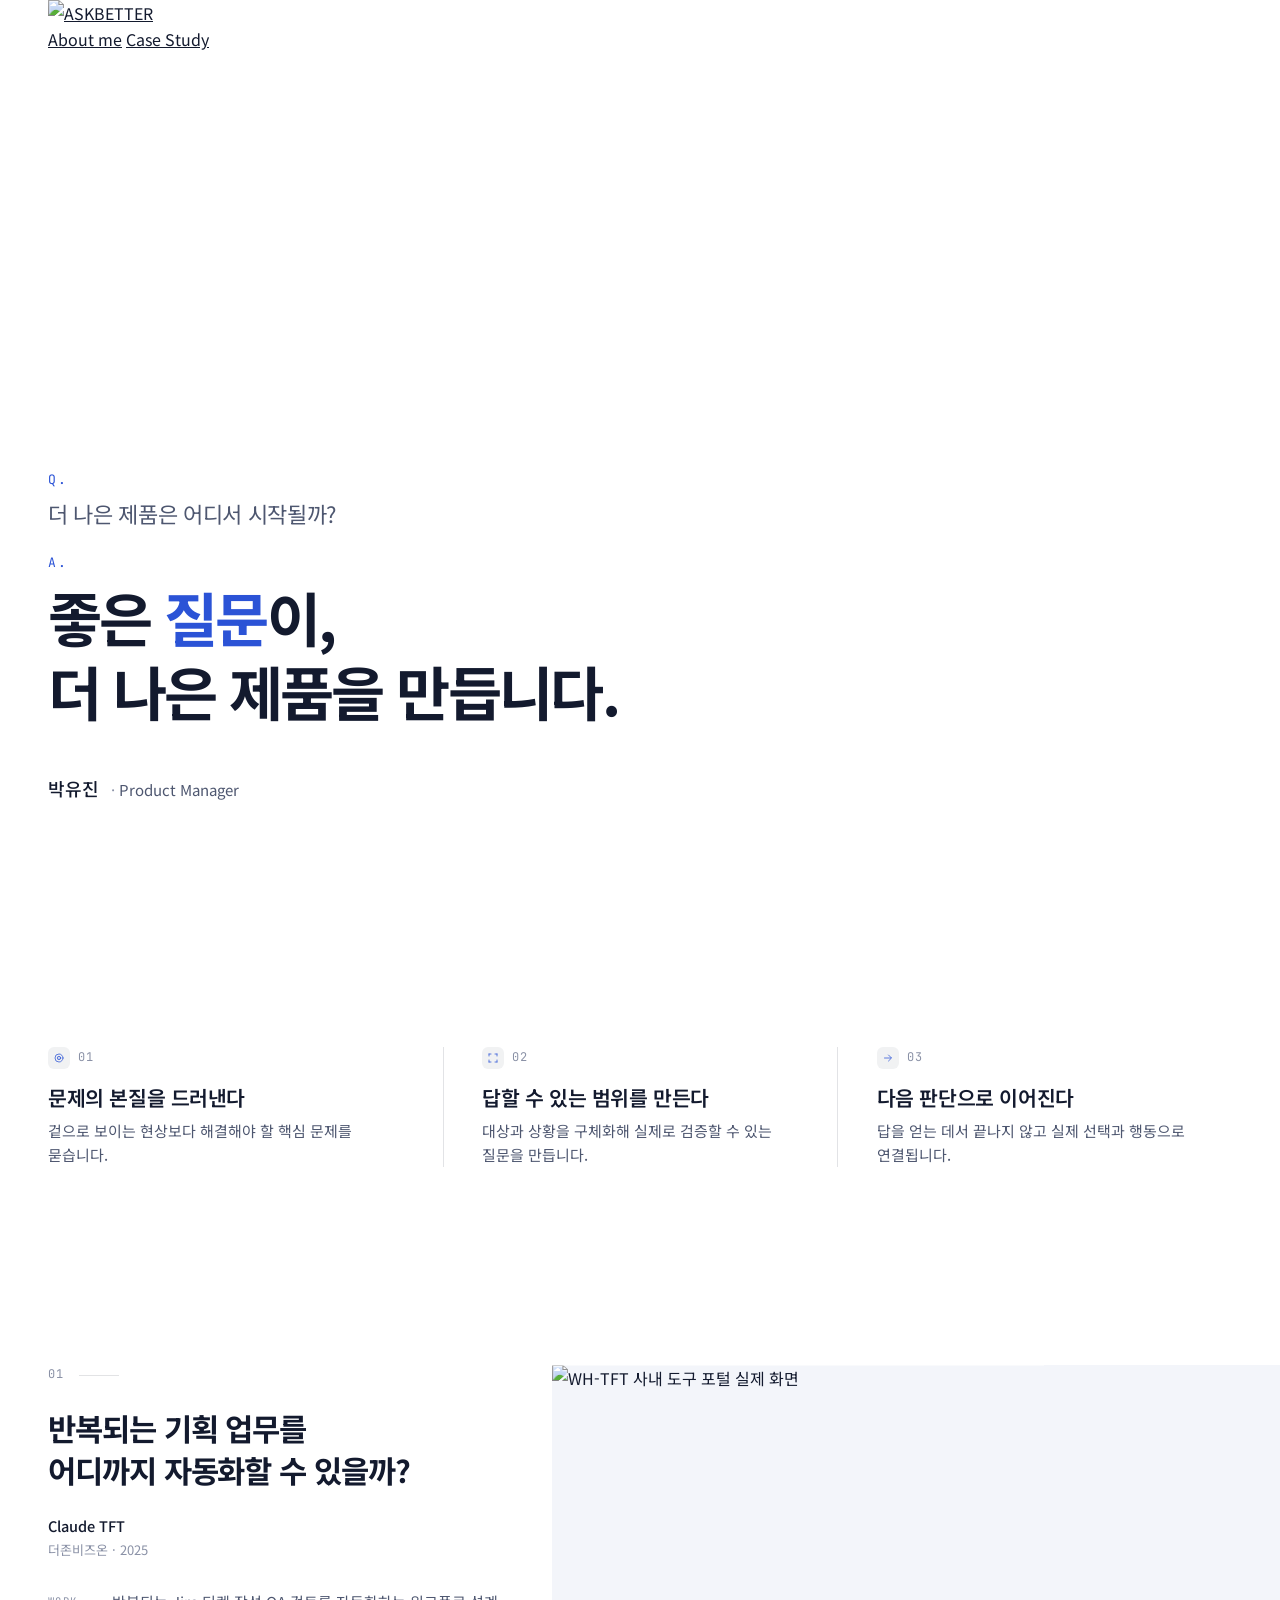
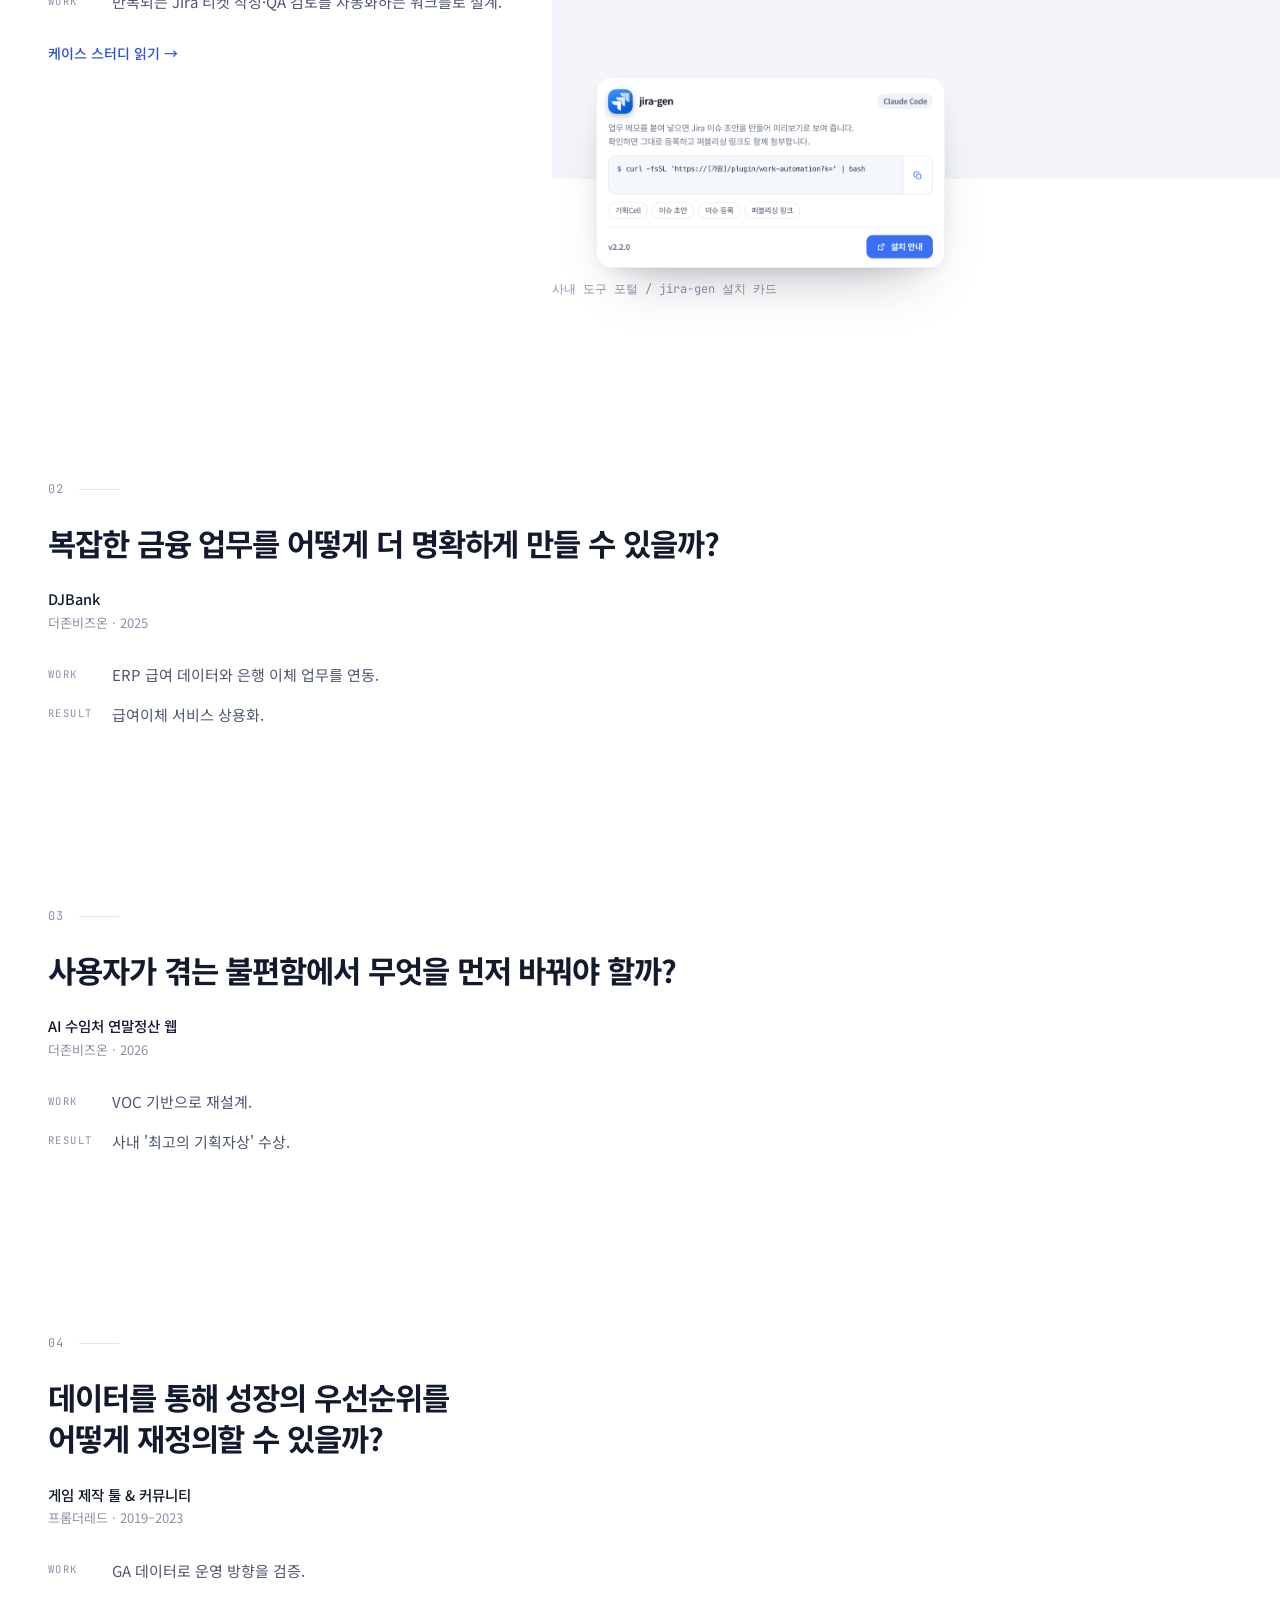
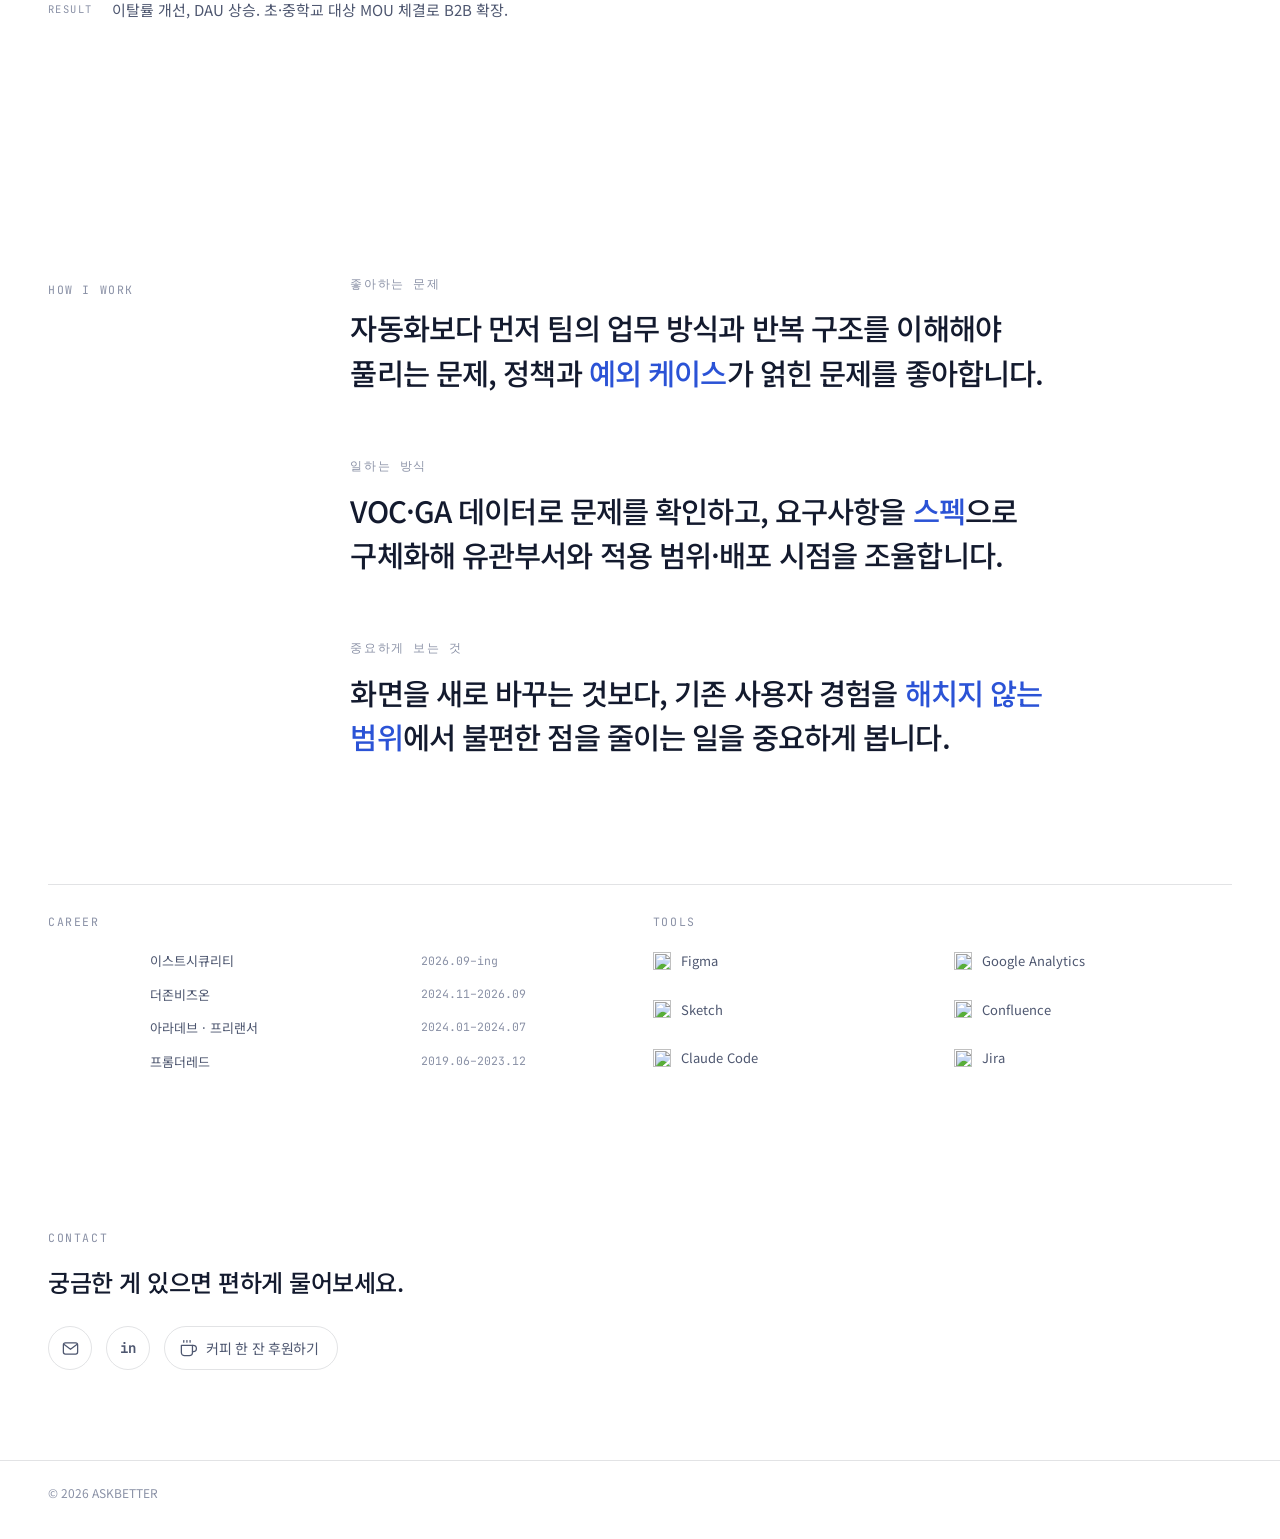
==== index.html @ 8fcd4f2f "'좋은 질문' 섹션을 3단 기준 카드로, jira-gen 카드를 실제 팝업 캡처로 교체 '좋은 질문' 섹션을 정의 문장 + 대비 예시에서 번호·아이콘·제목·설명으로 구성된 기준 카" ====
<!doctype html>
<html lang="ko" data-site-title="home.title">
<head>
<meta charset="utf-8">
<meta name="viewport" content="width=device-width, initial-scale=1">
<title>Product Manager · ASKBETTER</title>
<link rel="icon" href="assets/brand/favicon.ico" sizes="any">
<link rel="icon" type="image/png" sizes="32x32" href="assets/brand/favicon-32.png">
<link rel="icon" type="image/svg+xml" href="assets/brand/favicon.svg">
<link rel="apple-touch-icon" href="assets/brand/favicon-180.png">
<link rel="stylesheet" href="assets/nav.css">
<style>
  @import url('https://fonts.googleapis.com/css2?family=Noto+Sans+KR:wght@200;300;400;500;700&family=JetBrains+Mono:wght@400;500&display=swap');

  /* 케이스 스터디 페이지와 같은 라이트 팔레트로 고정한다. 다크모드는 지원하지 않는다 */
  :root{
    --bg:#ffffff;
    --tint:#f3f5fa;          /* 아주 연한 블루그레이. 판 배경 */
    --tint-2:#e9edf7;
    --ink:#131a2e;           /* Navy. 본문 기준색 */
    --ink-soft:#4e5770;
    --ink-faint:#8a91a6;
    --line:rgba(19,26,46,.12);
    --hair:rgba(19,26,46,.06);
    --accent:#2b53d6;        /* Indigo Blue. 포인트로만 쓴다 */

    --max:1280px;            /* 지면 폭 */
    --gut:clamp(20px, 4vw, 48px);
    --ease:cubic-bezier(.19,1,.22,1);
    --sans:'Noto Sans KR', -apple-system, BlinkMacSystemFont, sans-serif;
    --mono:'JetBrains Mono', ui-monospace, monospace;
  }

  *{ box-sizing:border-box; }
  html{ background:var(--bg); scroll-behavior:smooth; overflow-x:clip; }
  body{
    margin:0; background:var(--bg); color:var(--ink);
    font-family:var(--sans); font-size:16px; line-height:1.65;
    word-break:keep-all; overflow-wrap:break-word; overflow-x:clip;
    -webkit-font-smoothing:antialiased;
  }
  h1,h2,h3,p{ margin:0; }
  h1,h2,h3{ font-weight:700; letter-spacing:-0.035em; text-wrap:balance; }
  a{ color:inherit; }
  img{ max-width:100%; display:block; }
  .mono{ font-family:var(--mono); font-variant-numeric:tabular-nums; }

  .page{ max-width:var(--max); margin:0 auto; padding-inline:var(--gut); }
  /* 12단 지면. 장마다 다른 판형을 이 단 위에 얹는다 */
  .grid{ display:grid; grid-template-columns:repeat(12, minmax(0,1fr)); column-gap:clamp(16px, 2vw, 28px); }
  .label{ font-family:var(--mono); font-size:11.5px; letter-spacing:.14em; text-transform:uppercase; color:var(--ink-faint); }

  /* Nav 는 assets/nav.css 공용 파일을 쓴다(하위 페이지와 같은 헤더) */

  /* ---------- Opening ---------- */
  .opening{ position:relative; min-height:calc(100svh - 68px); display:flex; flex-direction:column; }

  .opening > .page{ position:relative; flex:1; width:100%; display:flex; flex-direction:column; justify-content:flex-end; }

  /* 사진 속에 이미 그려진 곡선을 물음표 대신 쓴다. 브리프대로 떠다니는 파란 점은 두지 않는다 */
  .hero-photo{ position:absolute; top:0; right:0; bottom:0; width:54%; z-index:0;
    background-image:url('assets/hero/arches.jpg'); background-size:cover; background-position:center;
    -webkit-mask-image:linear-gradient(to right, transparent 0%, #000 42%); mask-image:linear-gradient(to right, transparent 0%, #000 42%);
    opacity:0; transition:opacity 1.6s ease; }
  .opening.is-in .hero-photo{ opacity:1; transition-delay:.2s; }

  .hero-text{ position:relative; z-index:1; max-width:min(620px, 56%); }

  /* Q. 는 헤드라인보다 한 단 낮은 위계로, 질문에서 카피로 넘어가는 흐름을 만든다 */
  .hero-q{ margin-bottom:clamp(16px, 2.6vh, 24px);
    opacity:0; transform:translateY(10px); transition:opacity .5s ease, transform .5s var(--ease); }
  .opening.is-in .hero-q{ opacity:1; transform:none; }
  .hero-q .tag{ display:block; margin-bottom:8px; font-family:var(--mono); font-size:13px; letter-spacing:.12em; color:var(--accent); }
  .hero-q p{ font-size:clamp(17px, 1.9vw, 22px); line-height:1.4; letter-spacing:-0.015em; color:var(--ink-soft); }

  .hero-a .tag{ display:block; margin-bottom:8px; font-family:var(--mono); font-size:13px; letter-spacing:.12em; color:var(--accent);
    opacity:0; transform:translateY(10px); transition:opacity .5s ease, transform .5s var(--ease); transition-delay:.14s; }
  .opening.is-in .hero-a .tag{ opacity:1; transform:none; }

  .headline{ padding-bottom:clamp(28px, 5vh, 44px);
    font-size:clamp(32px, 4.6vw, 72px); line-height:1.18; letter-spacing:-0.045em; font-weight:700; }
  .headline em{ font-style:normal; color:var(--accent); }
  .hl{ display:block; padding-bottom:.08em; }
  .hl > span{ display:inline-block; opacity:0; transform:translateY(14px); transition:opacity .55s ease, transform .55s var(--ease); transition-delay:.14s; }
  .hl + .hl > span{ transition-delay:.2s; }
  .opening.is-in .hl > span{ opacity:1; transform:none; }

  /* 이름·직무. 메인 카피 바로 아래, 한 단 낮은 위계 */
  .who{ display:flex; flex-wrap:wrap; align-items:baseline; column-gap:12px; row-gap:4px;
    padding-bottom:clamp(40px, 9vh, 96px); opacity:0; transform:translateY(8px); transition:opacity .5s ease, transform .5s var(--ease); transition-delay:.3s; }
  .opening.is-in .who{ opacity:1; transform:none; }
  .who b{ font-weight:500; color:var(--ink); font-size:clamp(16px, 1.6vw, 18px); }
  .who span{ font-size:clamp(13px, 1.3vw, 15px); color:var(--ink-soft); }
  .who span::before{ content:'· '; color:var(--ink-faint); }

  @media (max-width:860px){
    .opening{ min-height:calc(100svh - 68px); }
    .headline{ padding-bottom:28px; }
    .hl > span{ text-wrap:balance; }
    /* 좁은 화면에선 사진을 위쪽 띠로 깔고 아래로 흐리게 녹인다. 빼면 헤드라인 위가 통째로 빈다 */
    .hero-photo{ width:100%; bottom:42%; -webkit-mask-image:linear-gradient(to bottom, #000 45%, transparent 100%); mask-image:linear-gradient(to bottom, #000 45%, transparent 100%); }
    .hero-text{ max-width:100%; }
  }

  /* ---------- 공통 reveal ---------- */
  .rv{ opacity:0; transform:translateY(20px); transition:opacity .9s ease, transform 1.1s var(--ease); }
  .rv.is-in{ opacity:1; transform:none; }
  /* 판·화면은 가장자리부터 조금씩 드러난다 */
  .unveil{ clip-path:inset(6% 4% 6% 4%); transition:clip-path 1.6s var(--ease); }
  .unveil.is-in{ clip-path:inset(0 0 0 0); }

  /* ---------- Work ---------- */
  .principle{ padding-top:clamp(120px, 18vh, 200px); padding-bottom:clamp(80px, 12vh, 140px); }

  .pr-cards{ grid-column:1 / -1; display:grid; grid-template-columns:repeat(3, 1fr); }
  .pr-card{ padding-inline:clamp(20px, 3vw, 40px); }
  .pr-card:first-child{ padding-left:0; }
  .pr-card:last-child{ padding-right:0; }
  .pr-card + .pr-card{ border-left:1px solid var(--line); }
  .pr-head{ display:flex; align-items:center; gap:8px; margin-bottom:14px; }
  .pr-icon{ width:22px; height:22px; flex:none; display:flex; align-items:center; justify-content:center; background:var(--hair); border-radius:6px; color:var(--accent); }
  .pr-icon svg{ width:12px; height:12px; }
  .pr-num{ display:block; font-family:var(--mono); font-size:12px; letter-spacing:.1em; color:var(--ink-faint); }
  .pr-card h3{ font-size:clamp(18px, 1.6vw, 22px); font-weight:600; letter-spacing:-0.02em; line-height:1.4; margin:0 0 8px; color:var(--ink); }
  .pr-card p{ font-size:15px; line-height:1.6; color:var(--ink-soft); }
  .ch{ padding-block:clamp(56px, 10vh, 112px); }
  .ch-no{ display:flex; align-items:center; gap:14px; font-family:var(--mono); font-size:12px; letter-spacing:.12em; color:var(--ink-faint); }
  .ch-no::after{ content:''; width:40px; height:1px; background:var(--line); }
  .ch-q{ margin-top:22px; font-size:clamp(22px, 2.4vw, 34px); line-height:1.35; }
  .ch-meta{ margin-top:24px; font-size:13px; color:var(--ink-faint); line-height:1.7; }
  .ch-meta b{ display:block; font-weight:500; color:var(--ink); font-size:14.5px; }
  .ch-notes{ display:grid; gap:14px; margin-top:28px; font-size:15px; line-height:1.7; color:var(--ink-soft); }
  .ch-notes div{ display:grid; grid-template-columns:64px 1fr; }
  .ch-notes .label{ padding-top:.35em; font-size:10.5px; }
  .ch-notes div:has(> span:empty){ display:none; }
  .ch-link{ display:inline-block; margin-top:28px; font-size:14px; font-weight:500; color:var(--accent); text-decoration:none;
    background:linear-gradient(currentColor,currentColor) 0 100%/0 1px no-repeat; padding-bottom:2px; transition:background-size .5s var(--ease); }
  .ch-link:hover{ background-size:100% 1px; }

  /* 화면. hover 에 6px 만 떠오른다 */
  .shot{ position:relative; overflow:hidden; background:var(--tint); }
  .shot img{ width:100%; height:100%; object-fit:cover; transition:transform .9s var(--ease); }
  .ch:hover .shot img{ transform:translateY(-6px); }
  .cap{ margin-top:12px; font-size:12px; color:var(--ink-faint); }

  /* 01 · 텍스트 왼쪽, 화면이 오른쪽 가장자리까지 흐른다 */
  .ch-1 .txt{ grid-column:1 / 6; align-self:start; position:sticky; top:120px; }
  .ch-1 .media{ grid-column:6 / -1; margin-right:calc(-1 * (max(0px, (100vw - var(--max)) / 2) + var(--gut))); }
  .ch-1 .shot{ aspect-ratio:1456 / 828; }
  .ch-1 .shot img{ object-position:left top; }
  /* jira-gen 설치 카드: 포털 화면 위에 팝업처럼 겹치고, 화면에 들어오면 한 박자 늦게 떠오른다 */
  .ch-1 .sub{ width:48%; margin-top:clamp(-120px, -8vw, -48px); margin-left:6%; position:relative; overflow:visible; background:none; aspect-ratio:auto;
    border-radius:18px; box-shadow:0 30px 60px -30px rgba(19,26,46,.35), 0 8px 24px -12px rgba(19,26,46,.18); }
  .ch-1 .sub img{ display:block; height:auto; object-fit:initial; border-radius:18px; }
  .ch-1 .sub.rv{ transform:translateY(40px) scale(.96); transition:opacity 1s ease .5s, transform 1.3s var(--ease) .5s; }
  .ch-1 .sub.rv.is-in{ transform:none; }

  /* 02·03·04 · 화면 없는 챕터는 텍스트만 한 단으로 둔다 */
  .ch-2 .txt, .ch-3 .txt, .ch-4 .txt{ grid-column:1 / 8; }

  @media (max-width:860px){
    .grid > *{ grid-column:1 / -1 !important; }
    .ch-1 .txt{ position:static; margin-bottom:40px; }
    .ch-1 .media{ margin-right:calc(-1 * var(--gut)); }
    .ch-1 .sub{ width:64%; margin-left:0; margin-top:-24px; }
    .pr-cards{ grid-template-columns:1fr; }
    .pr-card{ padding:28px 0 0; border-left:none !important; border-top:1px solid var(--line); }
    .pr-card:first-child{ padding-top:0; border-top:none; }
  }

  /* ---------- About ---------- */
  .about{ padding-top:clamp(120px, 18vh, 200px); }
  .about > .grid > .label{ grid-column:1 / 4; padding-top:.6em; }
  .believes{ grid-column:4 / -1; display:grid; gap:clamp(40px, 7vh, 72px); }
  .believes .label{ display:block; margin-bottom:12px; }
  .believes p{ font-size:clamp(21px, 2.3vw, 30px); line-height:1.5; letter-spacing:-0.03em; font-weight:500; max-width:24em; }
  .believes p em{ font-style:normal; color:var(--accent); }

  /* 경력은 보조 정보라 작게 둔다. 회사 로고는 이력서 정보로 유지한다(CLAUDE.md) */
  .record{ margin-top:clamp(88px, 14vh, 140px); row-gap:28px; font-size:13px; color:var(--ink-soft); }
  .record::before{ content:''; grid-column:1 / -1; height:1px; background:var(--line); }
  .record .label{ display:block; margin-bottom:12px; }
  .record .career{ grid-column:1 / 6; }
  .record .tools{ grid-column:7 / -1; }
  .co{ display:grid; grid-template-columns:92px 1fr auto; align-items:center; gap:10px; padding:6px 0; }
  .co img{ height:18px; width:auto; max-width:92px; object-fit:contain; object-position:left center; }
  .co .period{ font-family:var(--mono); font-size:11.5px; color:var(--ink-faint); width:15ch; white-space:nowrap; } /* 기간 칸 폭을 고정해 행마다 열이 어긋나지 않게 한다 */
  .record p{ line-height:1.75; }
  .tool-list{ display:grid; grid-template-columns:1fr 1fr; grid-auto-flow:column; grid-template-rows:repeat(3, auto); row-gap:15px; column-gap:24px; } /* 2열 3행으로 Career 4행과 같은 높이(120px)를 맞춘다 */
  .tool-list span{ display:flex; align-items:center; gap:10px; padding:6px 0; }
  .tool-list img{ width:18px; height:18px; object-fit:contain; }

  /* ---------- Contact ---------- */
  .contact{ padding-top:clamp(96px, 16vh, 180px); padding-bottom:clamp(64px, 10vh, 112px); }
  .contact .lead{ margin-top:14px; font-size:clamp(19px, 2vw, 24px); font-weight:500; letter-spacing:-0.02em; }
  .contact .ways{ display:flex; gap:14px; margin-top:24px; }
  .contact .ways a{ display:inline-flex; align-items:center; justify-content:center; width:44px; height:44px; border:1px solid var(--line); border-radius:999px; color:var(--ink-soft); text-decoration:none; transition:border-color .2s ease, color .2s ease; }
  .contact .ways a:hover{ border-color:var(--accent); color:var(--accent); }
  .contact .ways svg{ width:19px; height:19px; }
  .contact .ways .in{ font-family:var(--mono); font-weight:700; font-size:14px; letter-spacing:-0.02em; }
  .contact .ways a.coffee{ width:auto; padding:0 18px 0 14px; gap:8px; }
  .contact .ways a.coffee span{ font-size:14px; letter-spacing:-0.02em; white-space:nowrap; }

  footer{ padding-block:22px 36px; border-top:1px solid var(--line); }
  footer .page{ display:flex; justify-content:space-between; gap:12px 24px; flex-wrap:wrap; font-size:12px; color:var(--ink-faint); }

  @media (prefers-reduced-motion:reduce){
    html{ scroll-behavior:auto; }
    *{ animation:none !important; transition:none !important; }
    .hl > span{ transform:none; }
    .hl > span{ opacity:1; }
    .rv{ opacity:1; transform:none; } .unveil{ clip-path:none; }
    .hero-photo, .who, .hero-q, .hero-a .tag{ opacity:1; transform:none; }
  }
</style>
</head>
<body>

<nav class="nav" id="nav">
  <div class="page">
    <a class="id" href="index.html"><img src="assets/brand/askbetter-logo.svg" alt="ASKBETTER"></a>
    <div class="links">
      <a href="#about" data-site="nav.about">About me</a>
      <a href="case-study.html" data-site-href="story.href" data-site="nav.story">Case Study</a>
    </div>
  </div>
</nav>

<main>

  <!-- Opening: 헤드라인 두 줄, 이름과 직무, 시그니처 물음표 -->
  <section class="opening" id="opening">
    <div class="hero-photo" aria-hidden="true"></div>
    <div class="page">
      <div class="hero-text">
        <div class="hero-q">
          <span class="tag">Q.</span>
          <p>더 나은 제품은 어디서 시작될까?</p>
        </div>
        <div class="hero-a">
          <span class="tag">A.</span>
          <h1 class="headline">
            <span class="hl"><span>좋은 <em>질문</em>이,</span></span>
            <span class="hl"><span>더 나은 제품을 만듭니다.</span></span>
          </h1>
        </div>
        <p class="who">
          <b data-site="hero.name">박유진</b>
          <span data-site="hero.role">Product Manager</span>
        </p>
      </div>
    </div>
  </section>

  <!-- Work -->
  <section id="work">
    <div class="page grid principle rv">
      <div class="pr-cards">
        <div class="pr-card">
          <div class="pr-head">
            <div class="pr-icon" aria-hidden="true"><svg viewBox="0 0 24 24" fill="none" stroke="currentColor" stroke-width="1.5" stroke-linecap="round"><circle cx="12" cy="12" r="8"/><circle cx="12" cy="12" r="3.4"/><circle cx="12" cy="12" r="1" fill="currentColor" stroke="none"/></svg></div>
            <span class="pr-num">01</span>
          </div>
          <h3>문제의 본질을 드러낸다</h3>
          <p>겉으로 보이는 현상보다 해결해야 할 핵심 문제를 묻습니다.</p>
        </div>
        <div class="pr-card">
          <div class="pr-head">
            <div class="pr-icon" aria-hidden="true"><svg viewBox="0 0 24 24" fill="none" stroke="currentColor" stroke-width="1.5" stroke-linecap="round"><path d="M4 4h4M4 4v4M20 4h-4M20 4v4M4 20h4M4 20v-4M20 20h-4M20 20v-4"/></svg></div>
            <span class="pr-num">02</span>
          </div>
          <h3>답할 수 있는 범위를 만든다</h3>
          <p>대상과 상황을 구체화해 실제로 검증할 수 있는 질문을 만듭니다.</p>
        </div>
        <div class="pr-card">
          <div class="pr-head">
            <div class="pr-icon" aria-hidden="true"><svg viewBox="0 0 24 24" fill="none" stroke="currentColor" stroke-width="1.5" stroke-linecap="round" stroke-linejoin="round"><path d="M5 12h13M13 6l6 6-6 6"/></svg></div>
            <span class="pr-num">03</span>
          </div>
          <h3>다음 판단으로 이어진다</h3>
          <p>답을 얻는 데서 끝나지 않고 실제 선택과 행동으로 연결됩니다.</p>
        </div>
      </div>
    </div>

    <!-- 01 -->
    <article class="ch ch-1">
      <div class="page grid">
        <div class="txt rv">
          <span class="ch-no">01</span>
          <h2 class="ch-q" data-site="work.0.q">반복되는 기획 업무를 어디까지 자동화할 수 있을까?</h2>
          <p class="ch-meta"><b data-site="work.0.name">Claude TFT</b><span data-site="work.0.org">더존비즈온</span> · <span data-site="work.0.year">2025</span></p>
          <div class="ch-notes">
            <div><span class="label">Work</span><span data-site="work.0.did">반복되는 Jira 티켓 작성·QA 검토를 자동화하는 워크플로 설계.</span></div>
            <div><span class="label">Result</span><span data-site="work.0.result"></span></div>
          </div>
          <a class="ch-link" href="case-study.html" data-site-href="story.href"><span data-site="story.label">케이스 스터디</span> 읽기 →</a>
        </div>
        <div class="media">
          <div class="shot unveil"><img src="assets/portal-hero.jpg" alt="WH-TFT 사내 도구 포털 실제 화면" loading="lazy"></div>
          <div class="shot sub rv"><img src="assets/product-tools-jira-gen.png" alt="jira-gen 도구 카드, Jira 이슈 초안 자동 생성 설명" loading="lazy"></div>
          <p class="cap mono">사내 도구 포털 / jira-gen 설치 카드</p>
        </div>
      </div>
    </article>

    <!-- 02 -->
    <article class="ch ch-2">
      <div class="page grid">
        <div class="txt rv">
          <span class="ch-no">02</span>
          <h2 class="ch-q" data-site="work.1.q">복잡한 금융 업무를 어떻게 더 명확하게 만들 수 있을까?</h2>
          <p class="ch-meta"><b data-site="work.1.name">DJBank</b><span data-site="work.1.org">더존비즈온</span> · <span data-site="work.1.year">2025</span></p>
          <div class="ch-notes">
            <div><span class="label">Work</span><span data-site="work.1.did">ERP 급여 데이터와 은행 이체 업무를 연동.</span></div>
            <div><span class="label">Result</span><span data-site="work.1.result">급여이체 서비스 상용화.</span></div>
          </div>
        </div>
      </div>
    </article>

    <!-- 03 -->
    <article class="ch ch-3">
      <div class="page grid">
        <div class="txt rv">
          <span class="ch-no">03</span>
          <h2 class="ch-q" data-site="work.2.q">사용자가 겪는 불편함에서 무엇을 먼저 바꿔야 할까?</h2>
          <p class="ch-meta"><b data-site="work.2.name">AI 수임처 연말정산 웹</b><span data-site="work.2.org">더존비즈온</span> · <span data-site="work.2.year">2026</span></p>
          <div class="ch-notes">
            <div><span class="label">Work</span><span data-site="work.2.did">VOC 기반으로 재설계.</span></div>
            <div><span class="label">Result</span><span data-site="work.2.result">사내 '최고의 기획자상' 수상.</span></div>
          </div>
        </div>
      </div>
    </article>

    <!-- 04 -->
    <article class="ch ch-4">
      <div class="page grid">
        <div class="txt rv">
          <span class="ch-no">04</span>
          <h2 class="ch-q" data-site="work.3.q">학생·초보 개발자가 계속 만들고 싶어지는 이유는 무엇일까?</h2>
          <p class="ch-meta"><b data-site="work.3.name">게임 제작 툴 &amp; 커뮤니티</b><span data-site="work.3.org">프롬더레드</span> · <span data-site="work.3.year">2019–2023</span></p>
          <div class="ch-notes">
            <div><span class="label">Work</span><span data-site="work.3.did">GA 데이터로 운영 방향을 검증.</span></div>
            <div><span class="label">Result</span><span data-site="work.3.result">이탈률 개선, DAU 상승. 초·중학교 대상 MOU 체결로 B2B 확장.</span></div>
          </div>
        </div>
      </div>
    </article>
  </section>

  <!-- About: 경력보다 일하는 방식을 먼저 -->
  <section class="about" id="about">
    <div class="page grid">
      <span class="label rv">How I work</span>
      <div class="believes">
        <div class="rv">
          <span class="label">좋아하는 문제</span>
          <p>자동화보다 먼저 팀의 업무 방식과 반복 구조를 이해해야 풀리는 문제, 정책과 <em>예외 케이스</em>가 얽힌 문제를 좋아합니다.</p>
        </div>
        <div class="rv">
          <span class="label">일하는 방식</span>
          <p>VOC·GA 데이터로 문제를 확인하고, 요구사항을 <em>스펙</em>으로 구체화해 유관부서와 적용 범위·배포 시점을 조율합니다.</p>
        </div>
        <div class="rv">
          <span class="label">중요하게 보는 것</span>
          <p>화면을 새로 바꾸는 것보다, 기존 사용자 경험을 <em>해치지 않는 범위</em>에서 불편한 점을 줄이는 일을 중요하게 봅니다.</p>
        </div>
      </div>
    </div>

    <div class="page grid record rv">
      <div class="career">
        <span class="label">Career</span>
        <div class="co"><img src="assets/logos/estsecurity.png" alt="">이스트시큐리티<span class="period">2026.09–ing</span></div>
        <div class="co"><img src="assets/logos/douzone.png" alt="">더존비즈온<span class="period">2024.11–2026.09</span></div>
        <div class="co"><img src="assets/brand/askbetter-logo.png" alt="">아라데브 · 프리랜서<span class="period">2024.01–2024.07</span></div>
        <div class="co"><img src="assets/logos/fromthered.png" alt="">프롬더레드<span class="period">2019.06–2023.12</span></div>
      </div>
      <div class="tools">
        <span class="label">Tools</span>
        <div class="tool-list">
          <span><img src="assets/logos/figma.svg" alt="">Figma</span>
          <span><img src="assets/logos/sketch.svg" alt="">Sketch</span>
          <span><img src="assets/logos/claude.svg" alt="">Claude Code</span>
          <span><img src="assets/logos/googleanalytics.svg" alt="">Google Analytics</span>
          <span><img src="assets/logos/confluence.svg" alt="">Confluence</span>
          <span><img src="assets/logos/jira.svg" alt="">Jira</span>
        </div>
      </div>
    </div>
  </section>

  <!-- Contact -->
  <section class="contact" id="contact">
    <div class="page rv">
      <span class="label">Contact</span>
      <p class="lead">궁금한 게 있으면 편하게 물어보세요.</p>
      <div class="ways">
        <a href="mailto:71d2sr@gmail.com" aria-label="이메일 보내기"><svg viewBox="0 0 24 24" fill="none" stroke="currentColor" stroke-width="1.6" stroke-linecap="round" stroke-linejoin="round"><rect x="3" y="5" width="18" height="14" rx="2.5"/><path d="M4 7l8 6 8-6"/></svg></a>
        <a href="https://linkedin.com/in/yujin1113" target="_blank" rel="noopener" aria-label="LinkedIn 프로필"><span class="in">in</span></a>
        <a class="coffee" href="#" data-site-href="support.href" target="_blank" rel="noopener" aria-label="Ko-fi로 커피 후원하기"><svg viewBox="0 0 24 24" fill="none" stroke="currentColor" stroke-width="1.6" stroke-linecap="round" stroke-linejoin="round"><path d="M17 8h1a4 4 0 1 1 0 8h-1"/><path d="M3 8h14v9a4 4 0 0 1-4 4H7a4 4 0 0 1-4-4Z"/><line x1="6" y1="2" x2="6" y2="4"/><line x1="10" y1="2" x2="10" y2="4"/><line x1="14" y1="2" x2="14" y2="4"/></svg><span data-site="support.label">커피 한 잔 후원하기</span></a>
      </div>
    </div>
  </section>

</main>

<footer>
  <div class="page">
    <span>© 2026 ASKBETTER</span>
  </div>
</footer>

<script src="assets/site.js"></script>
<script src="assets/nav.js"></script>
<script>
  (function(){
    // 화면에 들어온 요소만 한 번 드러낸다
    var targets = document.querySelectorAll('.rv, .unveil');
    if ('IntersectionObserver' in window) {
      var io = new IntersectionObserver(function(entries){
        entries.forEach(function(e){ if (e.isIntersecting) { e.target.classList.add('is-in'); io.unobserve(e.target); } });
      }, { threshold:0.12, rootMargin:'0px 0px -48px 0px' });
      targets.forEach(function(el){ io.observe(el); });
    } else {
      targets.forEach(function(el){ el.classList.add('is-in'); });
    }

    var opening = document.getElementById('opening');
    requestAnimationFrame(function(){ requestAnimationFrame(function(){ opening.classList.add('is-in'); }); });
  })();
</script>
</body>
</html>
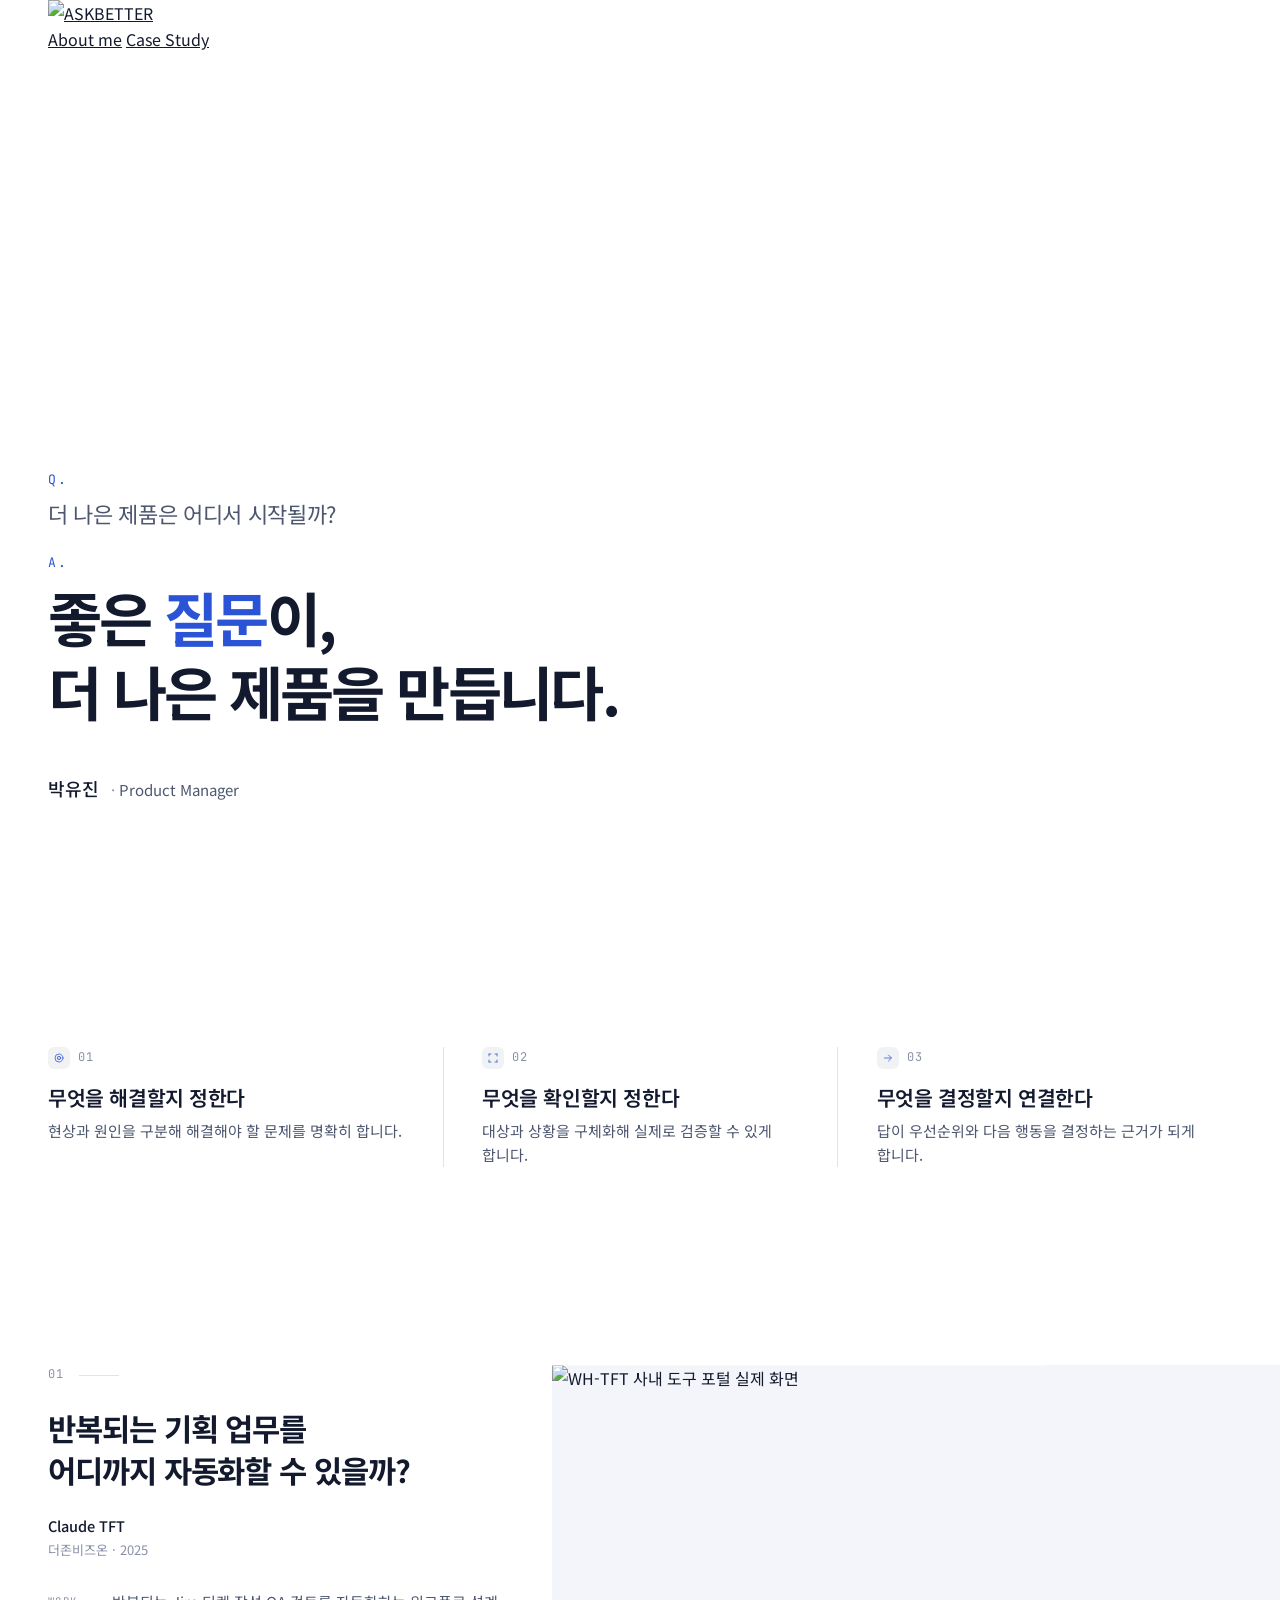
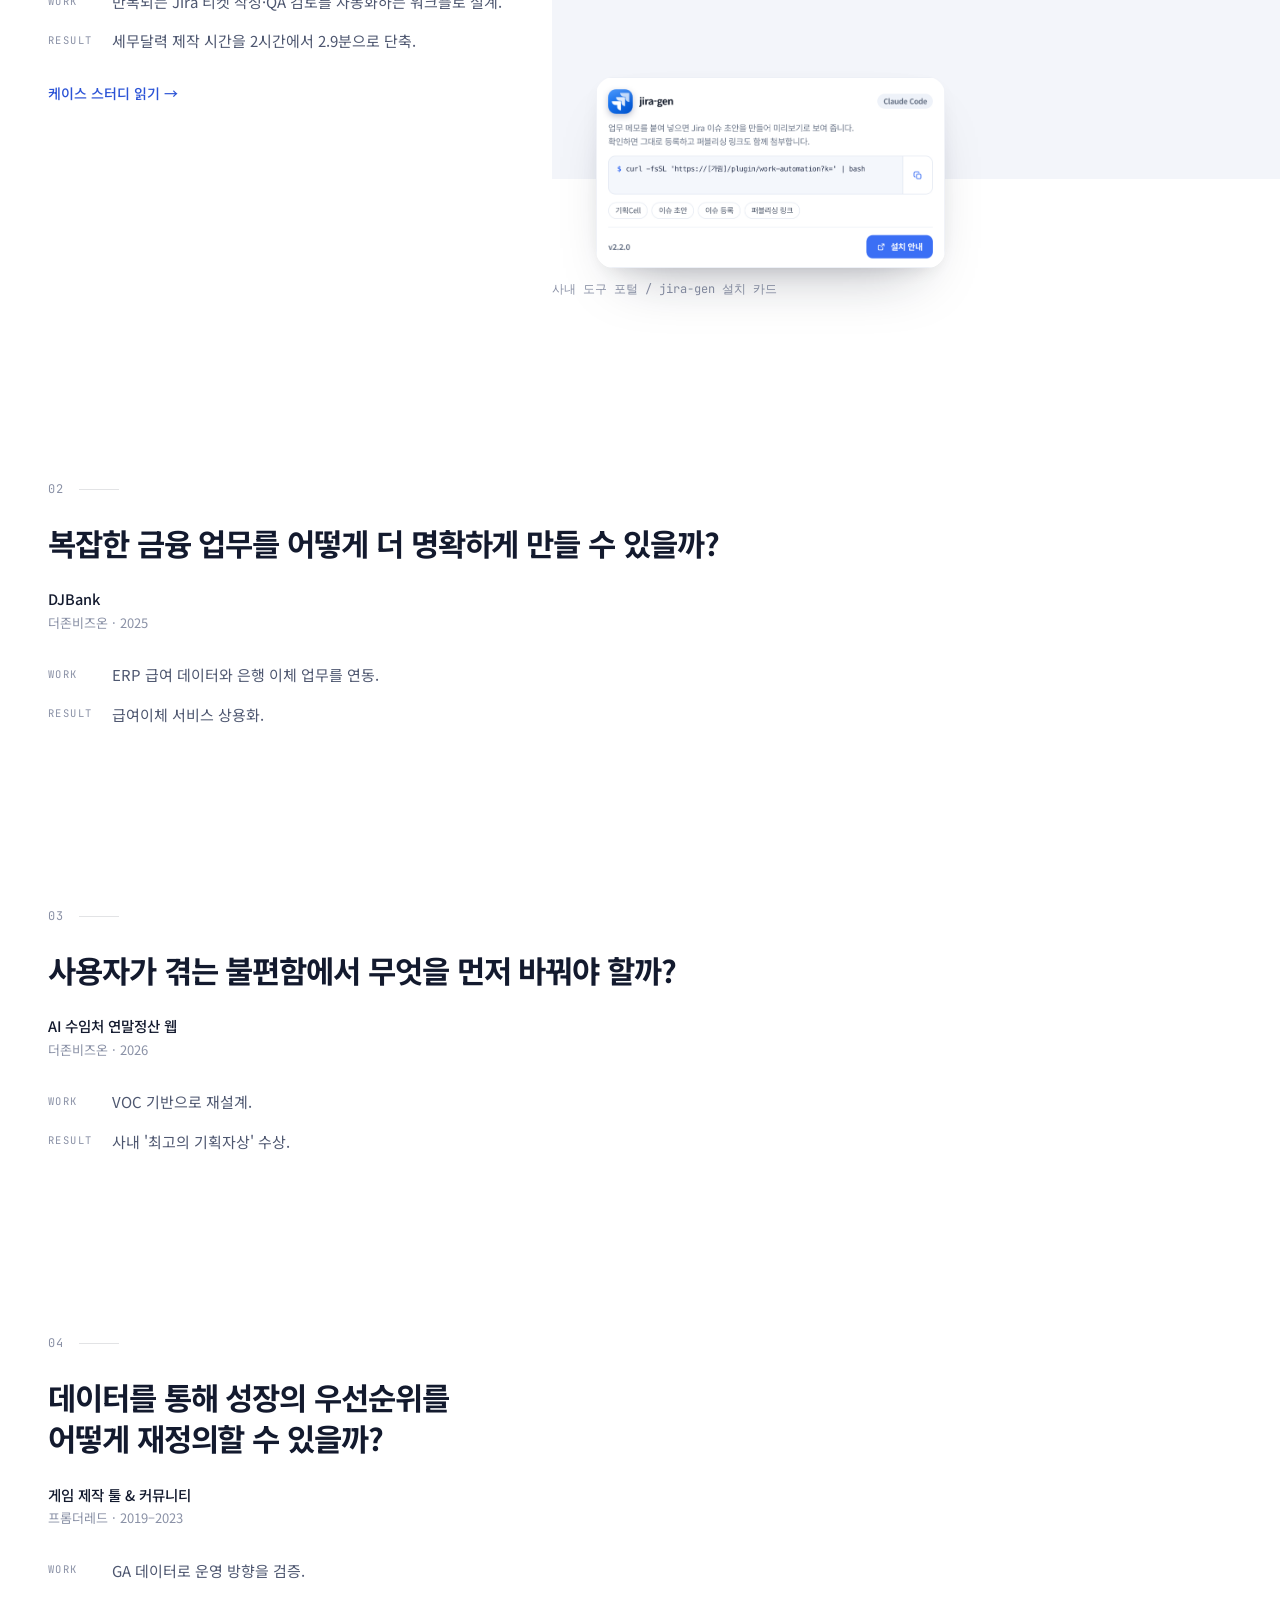
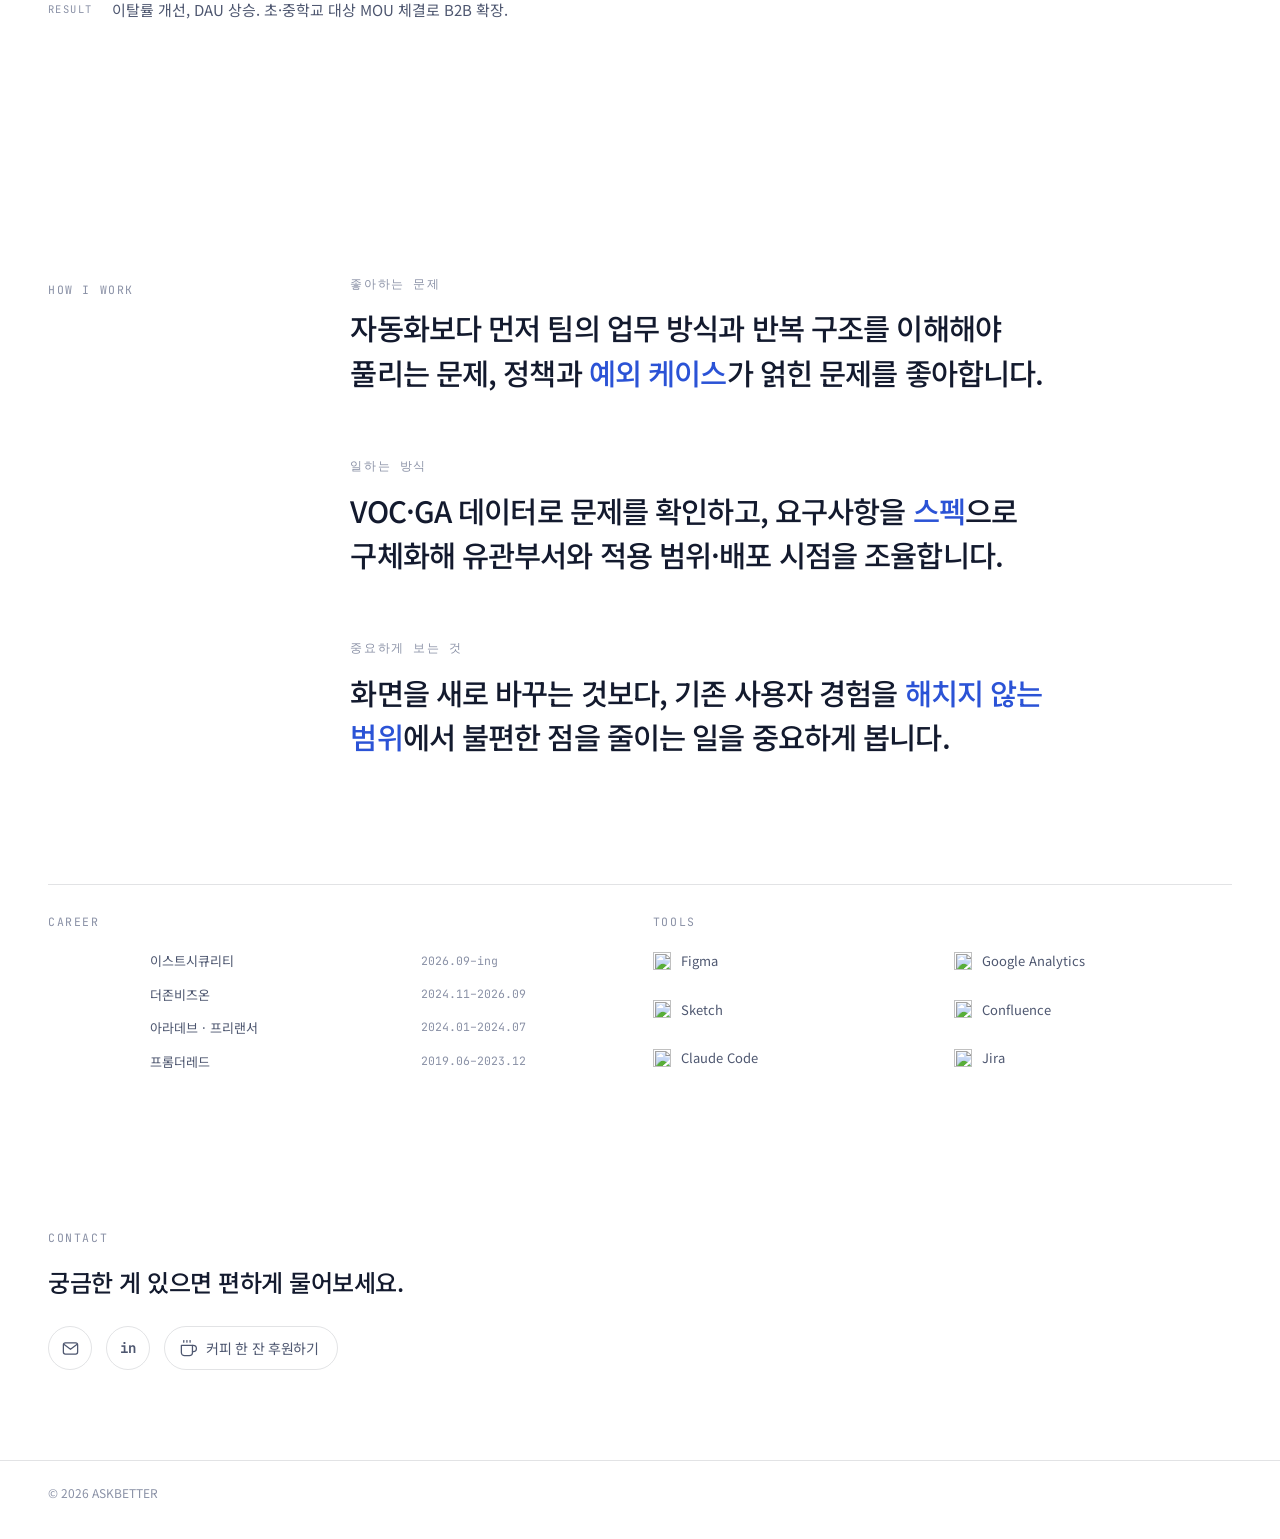
==== commit 99803227: "'좋은 질문' 카드 문구 교체, jira-gen 팝업 스크롤 되감기, Claude TFT 성과 추가 기준 카드 3개 문구를 "무엇을 해결/확인/결정할지"로 바꿨다. jira-gen" ====
--- a/index.html
+++ b/index.html
@@ -152,8 +152,8 @@
   .ch-1 .sub{ width:48%; margin-top:clamp(-120px, -8vw, -48px); margin-left:6%; position:relative; overflow:visible; background:none; aspect-ratio:auto;
     border-radius:18px; box-shadow:0 30px 60px -30px rgba(19,26,46,.35), 0 8px 24px -12px rgba(19,26,46,.18); }
   .ch-1 .sub img{ display:block; height:auto; object-fit:initial; border-radius:18px; }
-  .ch-1 .sub.rv{ transform:translateY(40px) scale(.96); transition:opacity 1s ease .5s, transform 1.3s var(--ease) .5s; }
-  .ch-1 .sub.rv.is-in{ transform:none; }
+  .ch-1 .sub.rv{ transform:translateY(40px) scale(.96); transition:opacity .5s ease, transform .6s var(--ease); }
+  .ch-1 .sub.rv.is-in{ transform:none; transition:opacity 1s ease .5s, transform 1.3s var(--ease) .5s; }
 
   /* 02·03·04 · 화면 없는 챕터는 텍스트만 한 단으로 둔다 */
   .ch-2 .txt, .ch-3 .txt, .ch-4 .txt{ grid-column:1 / 8; }
@@ -261,24 +261,24 @@
             <div class="pr-icon" aria-hidden="true"><svg viewBox="0 0 24 24" fill="none" stroke="currentColor" stroke-width="1.5" stroke-linecap="round"><circle cx="12" cy="12" r="8"/><circle cx="12" cy="12" r="3.4"/><circle cx="12" cy="12" r="1" fill="currentColor" stroke="none"/></svg></div>
             <span class="pr-num">01</span>
           </div>
-          <h3>문제의 본질을 드러낸다</h3>
-          <p>겉으로 보이는 현상보다 해결해야 할 핵심 문제를 묻습니다.</p>
+          <h3>무엇을 해결할지 정한다</h3>
+          <p>현상과 원인을 구분해 해결해야 할 문제를 명확히 합니다.</p>
         </div>
         <div class="pr-card">
           <div class="pr-head">
             <div class="pr-icon" aria-hidden="true"><svg viewBox="0 0 24 24" fill="none" stroke="currentColor" stroke-width="1.5" stroke-linecap="round"><path d="M4 4h4M4 4v4M20 4h-4M20 4v4M4 20h4M4 20v-4M20 20h-4M20 20v-4"/></svg></div>
             <span class="pr-num">02</span>
           </div>
-          <h3>답할 수 있는 범위를 만든다</h3>
-          <p>대상과 상황을 구체화해 실제로 검증할 수 있는 질문을 만듭니다.</p>
+          <h3>무엇을 확인할지 정한다</h3>
+          <p>대상과 상황을 구체화해 실제로 검증할 수 있게 합니다.</p>
         </div>
         <div class="pr-card">
           <div class="pr-head">
             <div class="pr-icon" aria-hidden="true"><svg viewBox="0 0 24 24" fill="none" stroke="currentColor" stroke-width="1.5" stroke-linecap="round" stroke-linejoin="round"><path d="M5 12h13M13 6l6 6-6 6"/></svg></div>
             <span class="pr-num">03</span>
           </div>
-          <h3>다음 판단으로 이어진다</h3>
-          <p>답을 얻는 데서 끝나지 않고 실제 선택과 행동으로 연결됩니다.</p>
+          <h3>무엇을 결정할지 연결한다</h3>
+          <p>답이 우선순위와 다음 행동을 결정하는 근거가 되게 합니다.</p>
         </div>
       </div>
     </div>
@@ -418,7 +418,7 @@
 <script>
   (function(){
     // 화면에 들어온 요소만 한 번 드러낸다
-    var targets = document.querySelectorAll('.rv, .unveil');
+    var targets = document.querySelectorAll('.rv:not(.sub), .unveil');
     if ('IntersectionObserver' in window) {
       var io = new IntersectionObserver(function(entries){
         entries.forEach(function(e){ if (e.isIntersecting) { e.target.classList.add('is-in'); io.unobserve(e.target); } });
@@ -428,6 +428,20 @@
       targets.forEach(function(el){ el.classList.add('is-in'); });
     }
 
+    // jira-gen 팝업은 위로 다시 올라가 화면 아래로 빠지면 도로 숨긴다
+    var pops = document.querySelectorAll('.rv.sub');
+    if ('IntersectionObserver' in window) {
+      var po = new IntersectionObserver(function(entries){
+        entries.forEach(function(e){
+          if (e.isIntersecting) e.target.classList.add('is-in');
+          else if (e.boundingClientRect.top > 0) e.target.classList.remove('is-in');
+        });
+      }, { threshold:0.2 });
+      pops.forEach(function(el){ po.observe(el); });
+    } else {
+      pops.forEach(function(el){ el.classList.add('is-in'); });
+    }
+
     var opening = document.getElementById('opening');
     requestAnimationFrame(function(){ requestAnimationFrame(function(){ opening.classList.add('is-in'); }); });
   })();
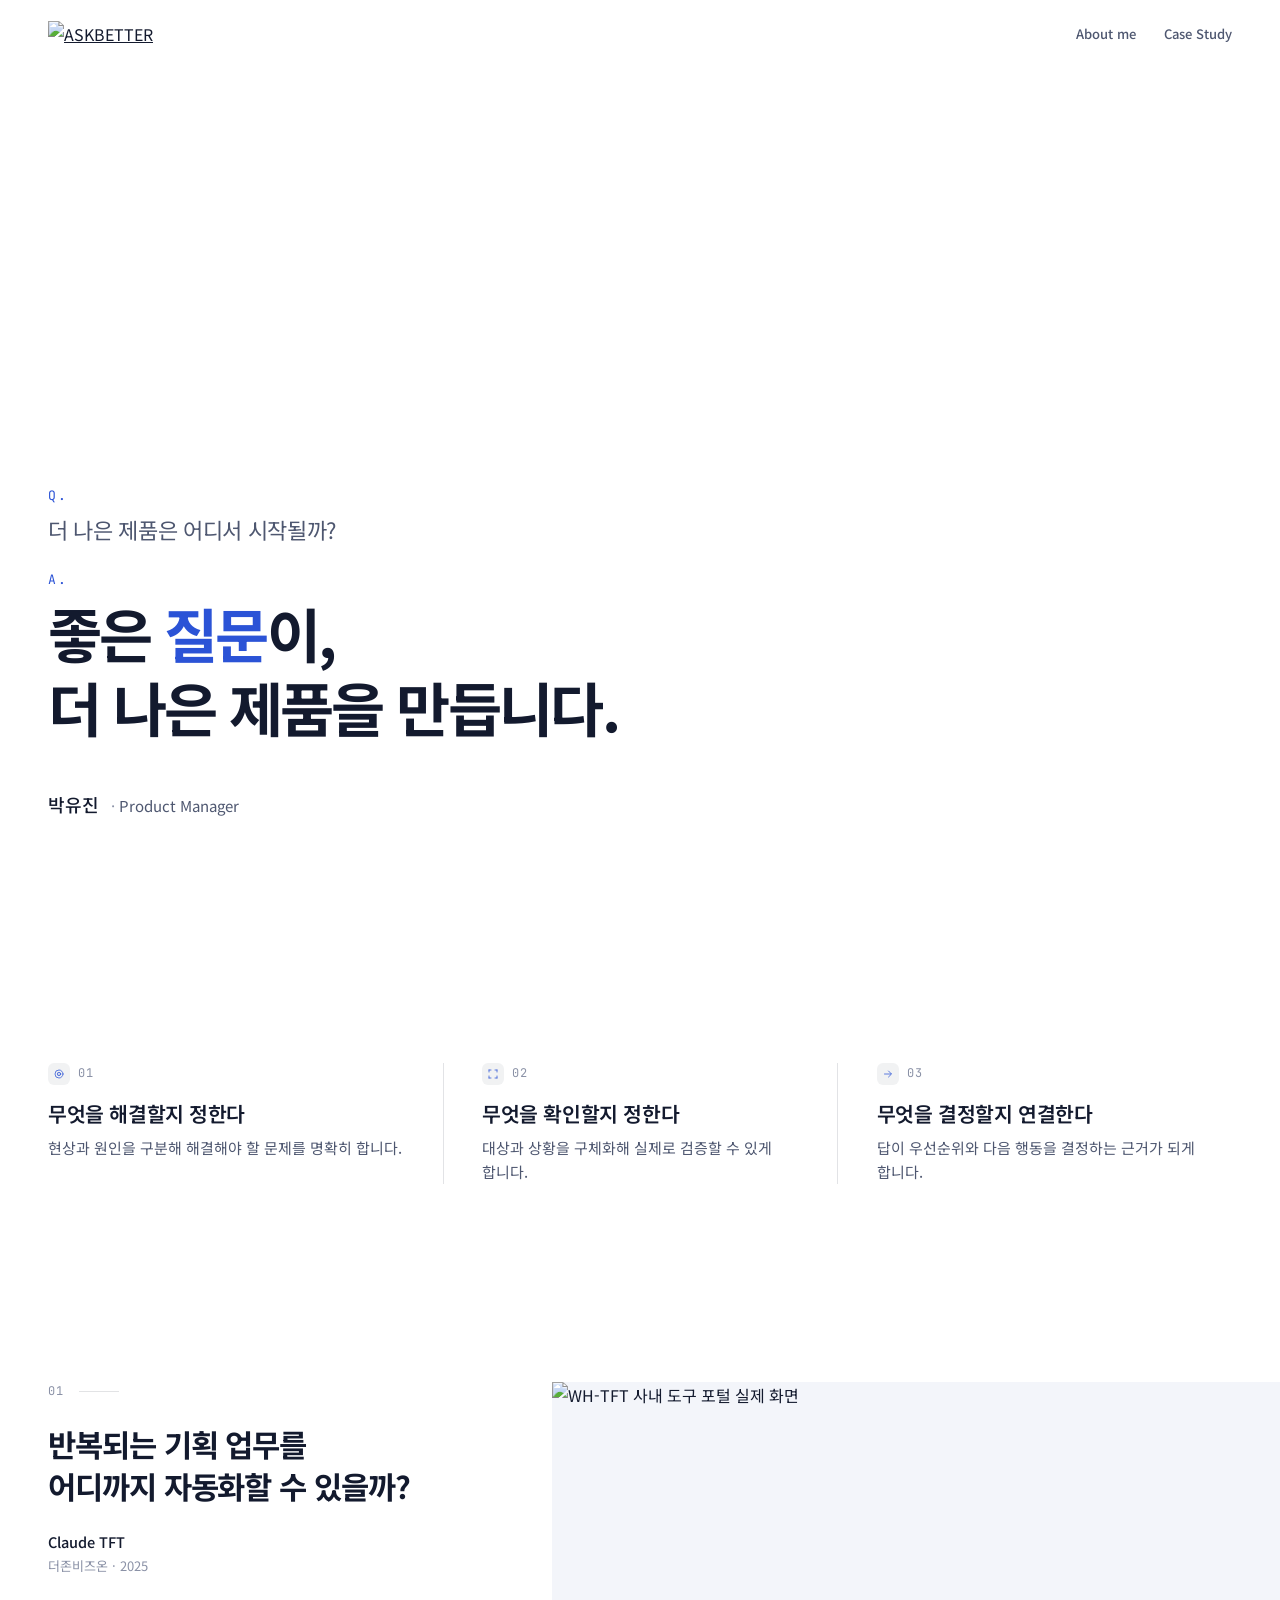
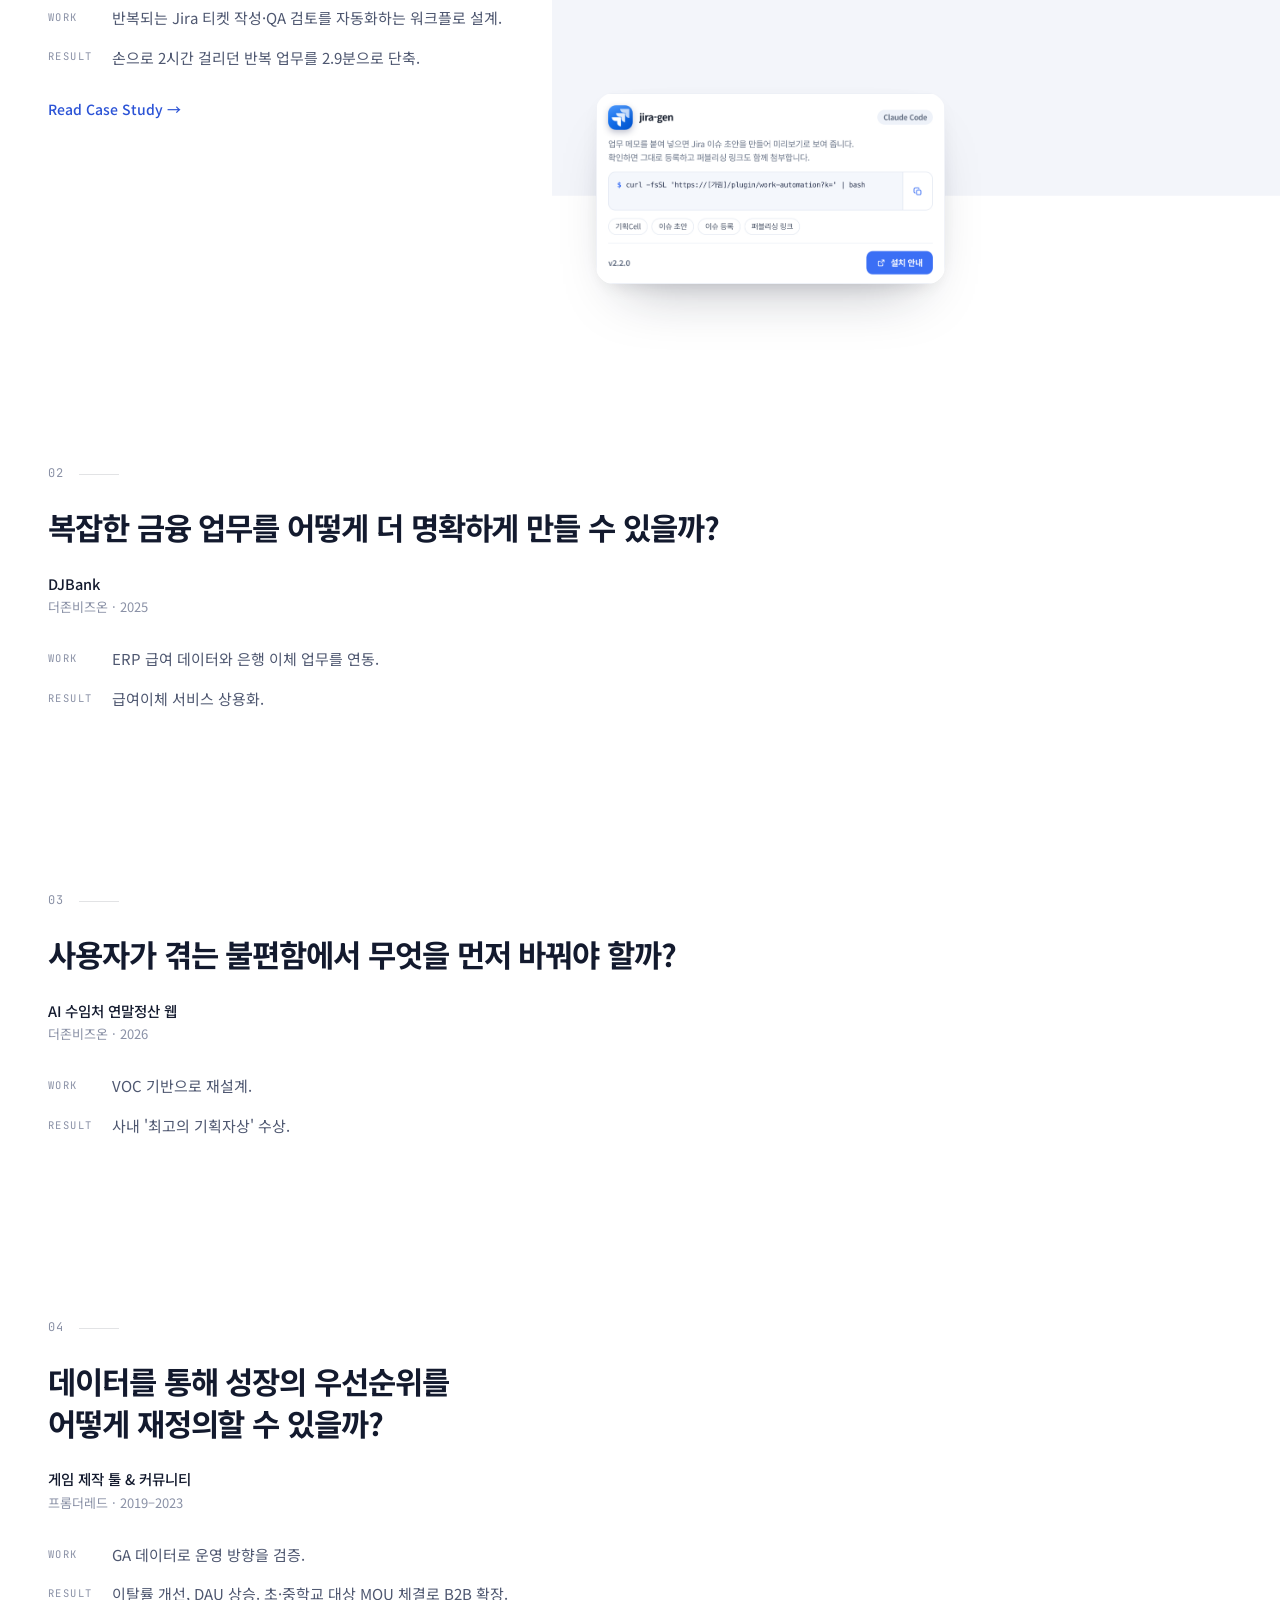
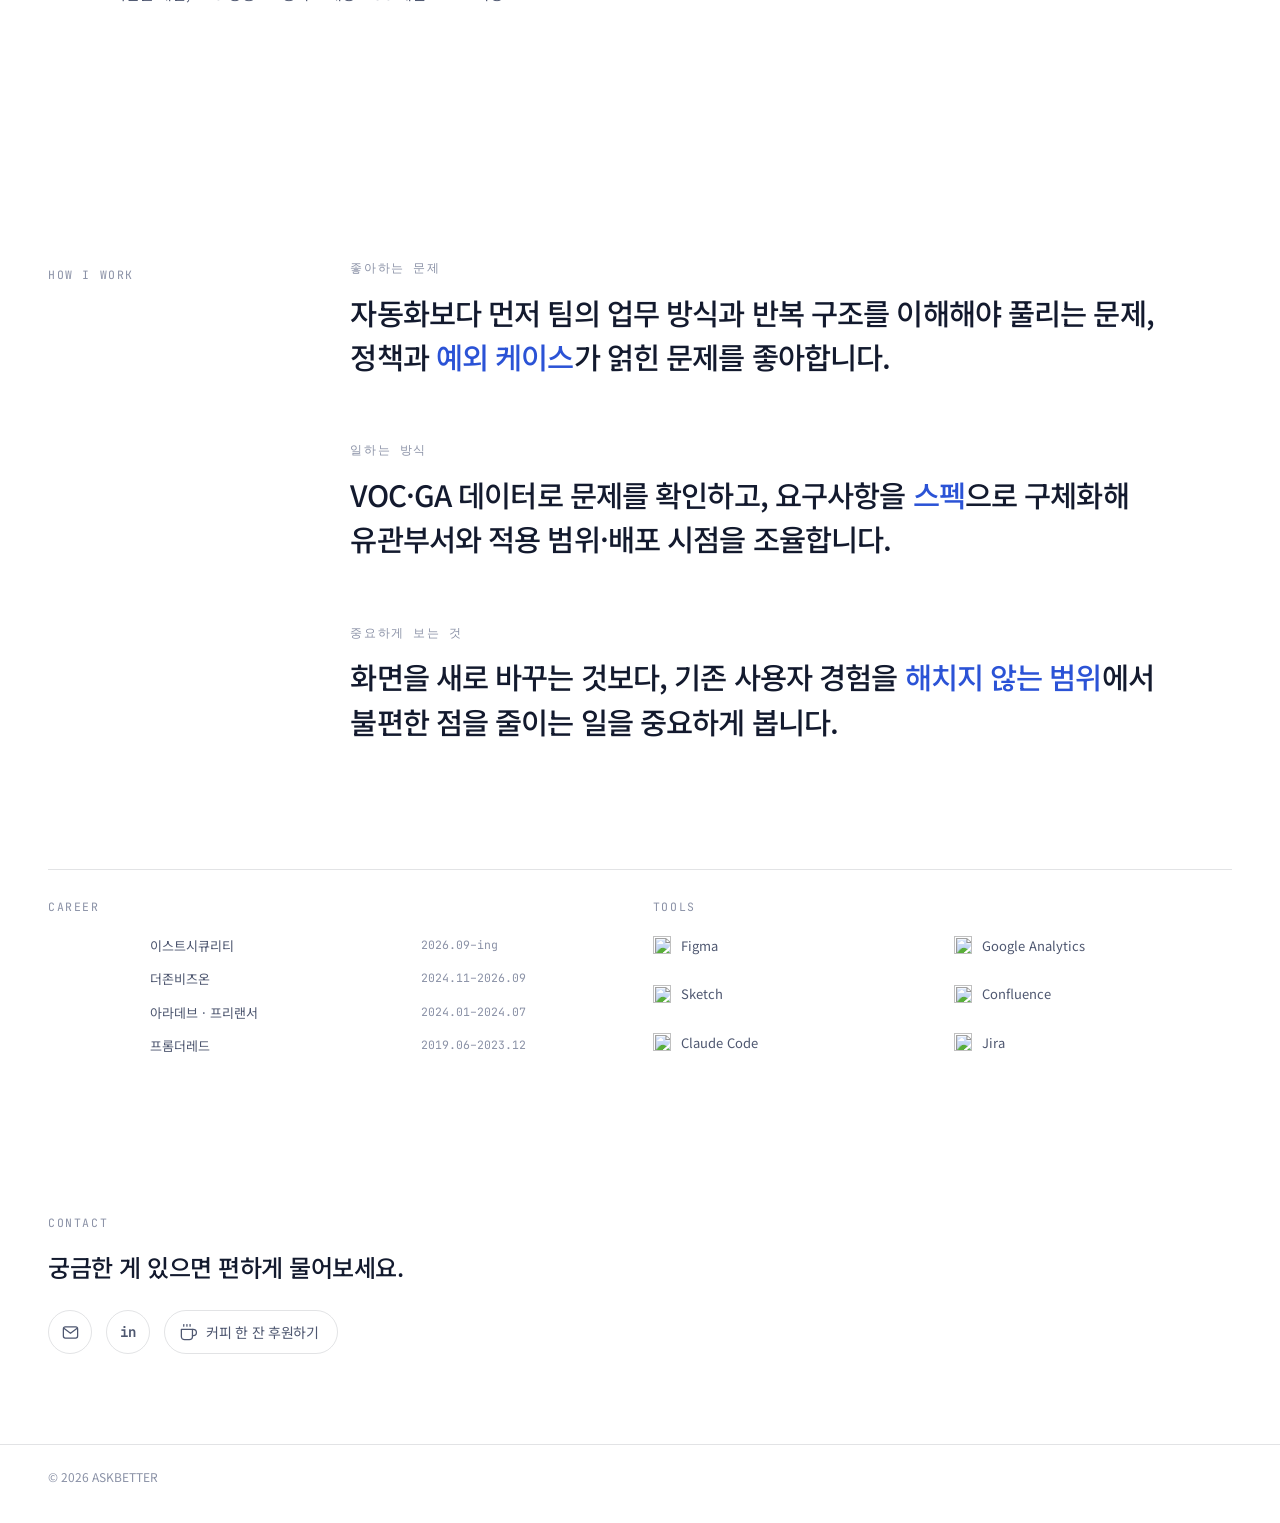
==== commit 4715952f: "전역 색·글꼴·지면 값을 tokens.css로 통합, 지표를 SITE.metrics로 변수화, deep-dive 7장(값 한 곳에 두기) 추가 Co-Authored-By: Clau" ====
--- a/index.html
+++ b/index.html
@@ -8,28 +8,10 @@
 <link rel="icon" type="image/png" sizes="32x32" href="assets/brand/favicon-32.png">
 <link rel="icon" type="image/svg+xml" href="assets/brand/favicon.svg">
 <link rel="apple-touch-icon" href="assets/brand/favicon-180.png">
+<link rel="stylesheet" href="assets/tokens.css">
 <link rel="stylesheet" href="assets/nav.css">
 <style>
-  @import url('https://fonts.googleapis.com/css2?family=Noto+Sans+KR:wght@200;300;400;500;700&family=JetBrains+Mono:wght@400;500&display=swap');
-
-  /* 케이스 스터디 페이지와 같은 라이트 팔레트로 고정한다. 다크모드는 지원하지 않는다 */
-  :root{
-    --bg:#ffffff;
-    --tint:#f3f5fa;          /* 아주 연한 블루그레이. 판 배경 */
-    --tint-2:#e9edf7;
-    --ink:#131a2e;           /* Navy. 본문 기준색 */
-    --ink-soft:#4e5770;
-    --ink-faint:#8a91a6;
-    --line:rgba(19,26,46,.12);
-    --hair:rgba(19,26,46,.06);
-    --accent:#2b53d6;        /* Indigo Blue. 포인트로만 쓴다 */
-
-    --max:1280px;            /* 지면 폭 */
-    --gut:clamp(20px, 4vw, 48px);
-    --ease:cubic-bezier(.19,1,.22,1);
-    --sans:'Noto Sans KR', -apple-system, BlinkMacSystemFont, sans-serif;
-    --mono:'JetBrains Mono', ui-monospace, monospace;
-  }
+  /* 색·글꼴·지면 폭은 assets/tokens.css 에 있다 */
 
   *{ box-sizing:border-box; }
   html{ background:var(--bg); scroll-behavior:smooth; overflow-x:clip; }
@@ -173,7 +155,7 @@
   .about > .grid > .label{ grid-column:1 / 4; padding-top:.6em; }
   .believes{ grid-column:4 / -1; display:grid; gap:clamp(40px, 7vh, 72px); }
   .believes .label{ display:block; margin-bottom:12px; }
-  .believes p{ font-size:clamp(21px, 2.3vw, 30px); line-height:1.5; letter-spacing:-0.03em; font-weight:500; max-width:24em; }
+  .believes p{ font-size:clamp(21px, 2.3vw, 30px); line-height:1.5; letter-spacing:-0.03em; font-weight:500; text-wrap:pretty; }
   .believes p em{ font-style:normal; color:var(--accent); }
 
   /* 경력은 보조 정보라 작게 둔다. 회사 로고는 이력서 정보로 유지한다(CLAUDE.md) */
@@ -294,12 +276,11 @@
             <div><span class="label">Work</span><span data-site="work.0.did">반복되는 Jira 티켓 작성·QA 검토를 자동화하는 워크플로 설계.</span></div>
             <div><span class="label">Result</span><span data-site="work.0.result"></span></div>
           </div>
-          <a class="ch-link" href="case-study.html" data-site-href="story.href"><span data-site="story.label">케이스 스터디</span> 읽기 →</a>
+          <a class="ch-link" href="case-study.html" data-site-href="story.href">Read <span data-site="story.label">Case Study</span> →</a>
         </div>
         <div class="media">
           <div class="shot unveil"><img src="assets/portal-hero.jpg" alt="WH-TFT 사내 도구 포털 실제 화면" loading="lazy"></div>
           <div class="shot sub rv"><img src="assets/product-tools-jira-gen.png" alt="jira-gen 도구 카드, Jira 이슈 초안 자동 생성 설명" loading="lazy"></div>
-          <p class="cap mono">사내 도구 포털 / jira-gen 설치 카드</p>
         </div>
       </div>
     </article>
@@ -398,7 +379,7 @@
       <span class="label">Contact</span>
       <p class="lead">궁금한 게 있으면 편하게 물어보세요.</p>
       <div class="ways">
-        <a href="mailto:71d2sr@gmail.com" aria-label="이메일 보내기"><svg viewBox="0 0 24 24" fill="none" stroke="currentColor" stroke-width="1.6" stroke-linecap="round" stroke-linejoin="round"><rect x="3" y="5" width="18" height="14" rx="2.5"/><path d="M4 7l8 6 8-6"/></svg></a>
+        <a href="mailto:71d2sr@gmail.com" data-site-href="contact.mailto" aria-label="이메일 보내기"><svg viewBox="0 0 24 24" fill="none" stroke="currentColor" stroke-width="1.6" stroke-linecap="round" stroke-linejoin="round"><rect x="3" y="5" width="18" height="14" rx="2.5"/><path d="M4 7l8 6 8-6"/></svg></a>
         <a href="https://linkedin.com/in/yujin1113" target="_blank" rel="noopener" aria-label="LinkedIn 프로필"><span class="in">in</span></a>
         <a class="coffee" href="#" data-site-href="support.href" target="_blank" rel="noopener" aria-label="Ko-fi로 커피 후원하기"><svg viewBox="0 0 24 24" fill="none" stroke="currentColor" stroke-width="1.6" stroke-linecap="round" stroke-linejoin="round"><path d="M17 8h1a4 4 0 1 1 0 8h-1"/><path d="M3 8h14v9a4 4 0 0 1-4 4H7a4 4 0 0 1-4-4Z"/><line x1="6" y1="2" x2="6" y2="4"/><line x1="10" y1="2" x2="10" y2="4"/><line x1="14" y1="2" x2="14" y2="4"/></svg><span data-site="support.label">커피 한 잔 후원하기</span></a>
       </div>
@@ -409,7 +390,7 @@
 
 <footer>
   <div class="page">
-    <span>© 2026 ASKBETTER</span>
+    <span>© 2026 <span data-site="brand">ASKBETTER</span></span>
   </div>
 </footer>
 
--- a/assets/tokens.css
+++ b/assets/tokens.css
@@ -0,0 +1,60 @@
+/* 사이트 전역 디자인 값. 색·글꼴·지면 폭은 여기 한 곳에만 둔다.
+   메인(index.html)·글 페이지(story.css)·헤더(nav.css)가 전부 이 값을 쓰고, 파일마다 따로 적지 않는다.
+   다크모드는 쓰지 않는다. 라이트 팔레트로 고정한다 */
+@import url('https://fonts.googleapis.com/css2?family=Noto+Sans+KR:wght@200;300;400;500;700;900&family=JetBrains+Mono:wght@400;500;600&display=swap');
+
+:root{
+  /* 바탕 */
+  --bg:#ffffff;
+  --surface:#ffffff;
+  --tint:#f3f5fa;            /* 아주 연한 블루그레이. 판·캡처 배경 */
+  --tint-2:#e9edf7;
+  --bg-tint:var(--tint);     /* 글 페이지에서 쓰는 이름 */
+
+  /* 글자. Navy 를 기준색으로 세 단계 */
+  --ink:#131a2e;
+  --ink-soft:#4e5770;
+  --ink-faint:#8a91a6;
+  --ink-body:#232a40;        /* 글 페이지 긴 답변 본문 */
+
+  /* 선 */
+  --line:rgba(19,26,46,.12);
+  --hair:rgba(19,26,46,.06);
+
+  /* 포인트. Indigo Blue 는 강조에만 쓴다 */
+  --accent:#2b53d6;
+  --accent-ink:var(--accent);
+  --accent-soft:#eaf0ff;
+  --accent-line:#c8d6ff;
+  --good:#1f7a52;
+  --accent-on-dark:#8fa8ff;  /* 어두운 판 위의 포인트 */
+
+  /* 어두운 판(글 페이지 표지·마무리) */
+  --navy:#0f1830;
+  --navy-surface:#16213f;
+  --navy-ink:#eef1fb;
+  --navy-ink-soft:#a7b0cf;
+
+  /* 후원 버튼 */
+  --coffee:#a9673a;
+  --coffee-soft:#f7ece2;
+  --coffee-line:#e3c6ae;
+
+  --shadow:0 1px 2px rgba(19,26,46,.04), 0 8px 24px rgba(19,26,46,.06);
+
+  /* 글꼴 */
+  --sans:'Noto Sans KR', -apple-system, BlinkMacSystemFont, sans-serif;
+  --mono:'JetBrains Mono', ui-monospace, monospace;
+  --ease:cubic-bezier(.19,1,.22,1);
+
+  /* 지면 폭과 좌우 여백. 헤더 로고 왼쪽 선과 본문 왼쪽 선이 이 값으로 맞는다 */
+  --page-max:1280px;
+  --page-gut:clamp(20px, 4vw, 48px);
+  --max:var(--page-max);     /* 메인에서 쓰는 이름 */
+  --gut:var(--page-gut);
+
+  /* 넓은 화면 글 페이지의 두 단(왼쪽 질문·제목, 오른쪽 답·자료) */
+  --rail:260px;
+  --rail-gap:56px;
+  --rail-min:861px;
+}
--- a/assets/nav.css
+++ b/assets/nav.css
@@ -0,0 +1,12 @@
+/* 하위 페이지 공용 헤더. 값은 index.html 헤더와 같게 맞춘다 */
+/* 지면 폭·색은 tokens.css 값을 쓴다 */
+.nav{ position:sticky; top:0; z-index:30; background:rgba(255,255,255,.86); backdrop-filter:saturate(180%) blur(10px);
+  border-bottom:1px solid transparent; transition:border-color .4s ease; }
+.nav.is-scrolled{ border-bottom-color:var(--hair); }
+.nav .page{ max-width:var(--page-max); margin:0 auto; padding-inline:var(--page-gut);
+  display:flex; align-items:center; justify-content:space-between; height:68px; }
+.nav .id img{ display:block; width:148px; height:auto; }
+.nav .links{ display:flex; gap:28px; font-size:13px; font-weight:500; color:var(--ink-soft); }
+.nav .links a{ color:inherit; text-decoration:none; transition:color .2s ease; }
+.nav .links a:hover, .nav .links a[aria-current="page"]{ color:var(--ink); }
+@media (max-width:640px){ .nav .id img{ width:118px; } .nav .links{ gap:16px; font-size:12.5px; } }
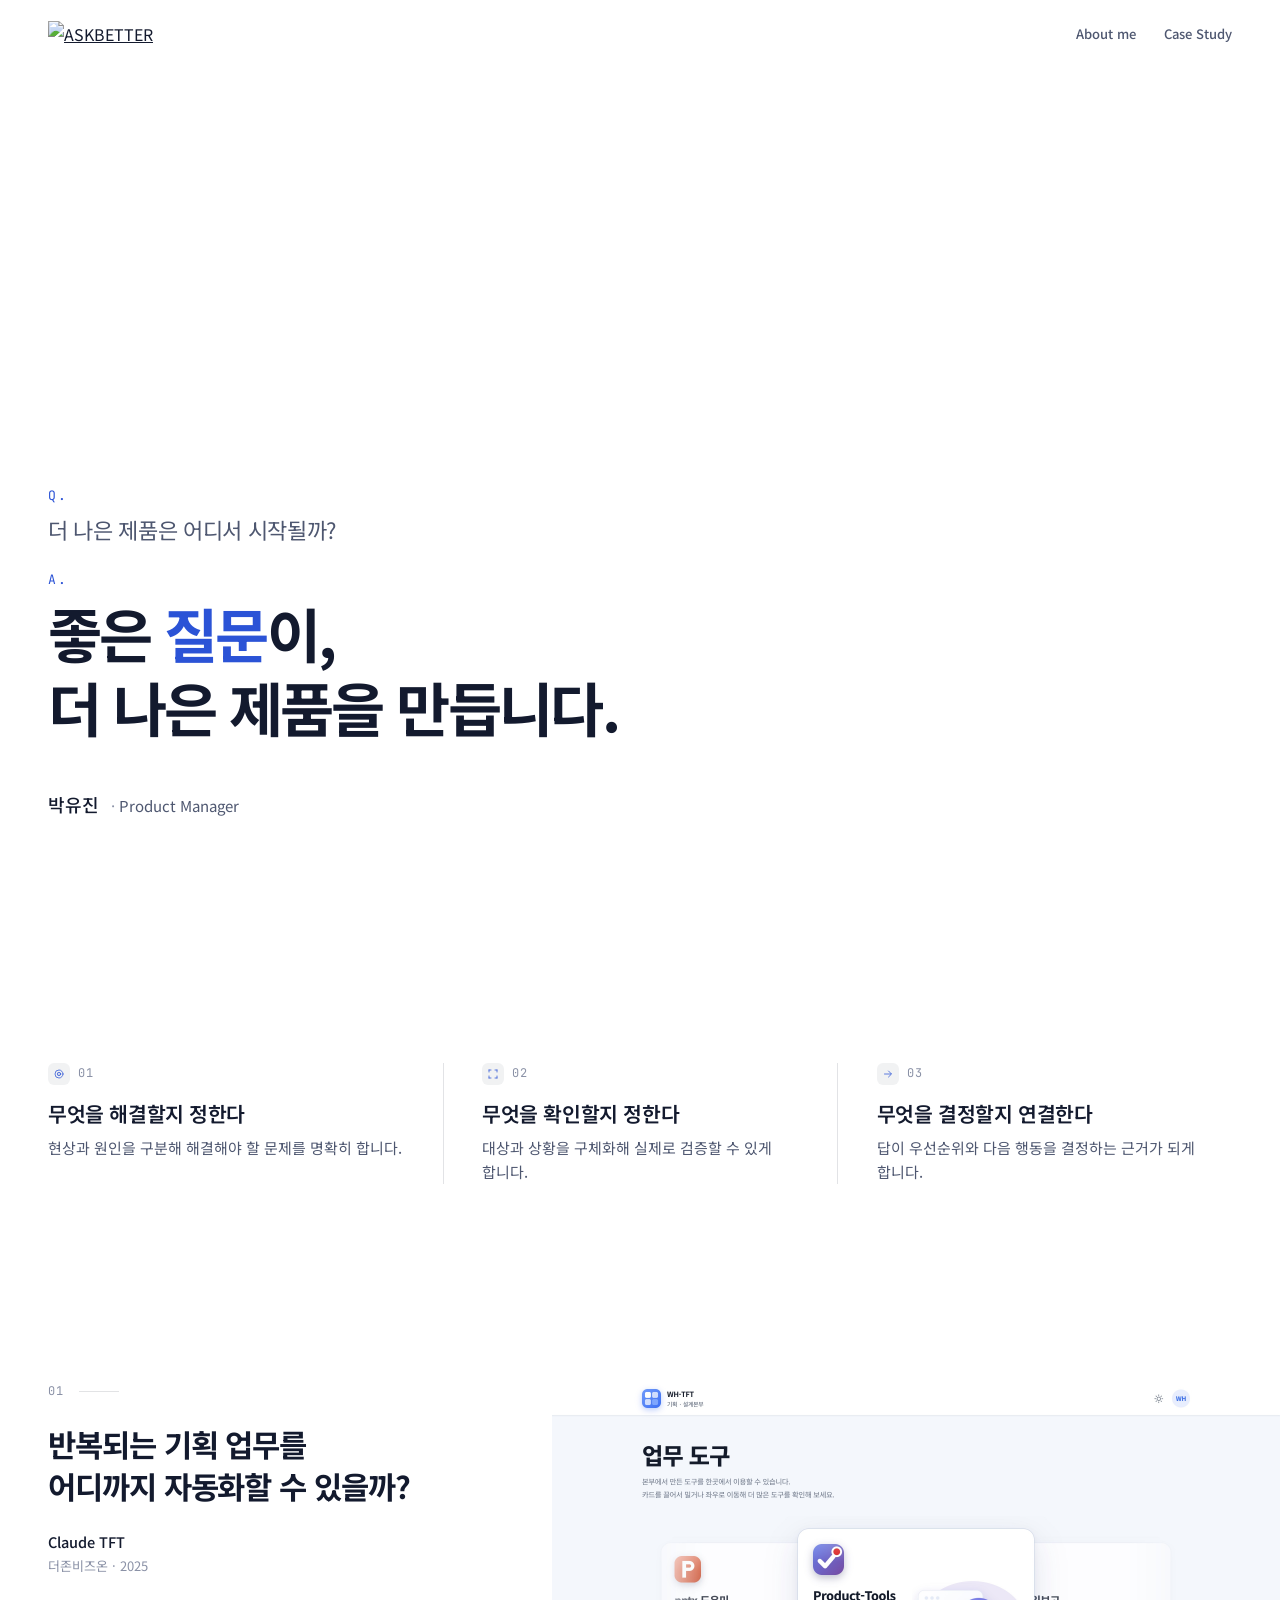
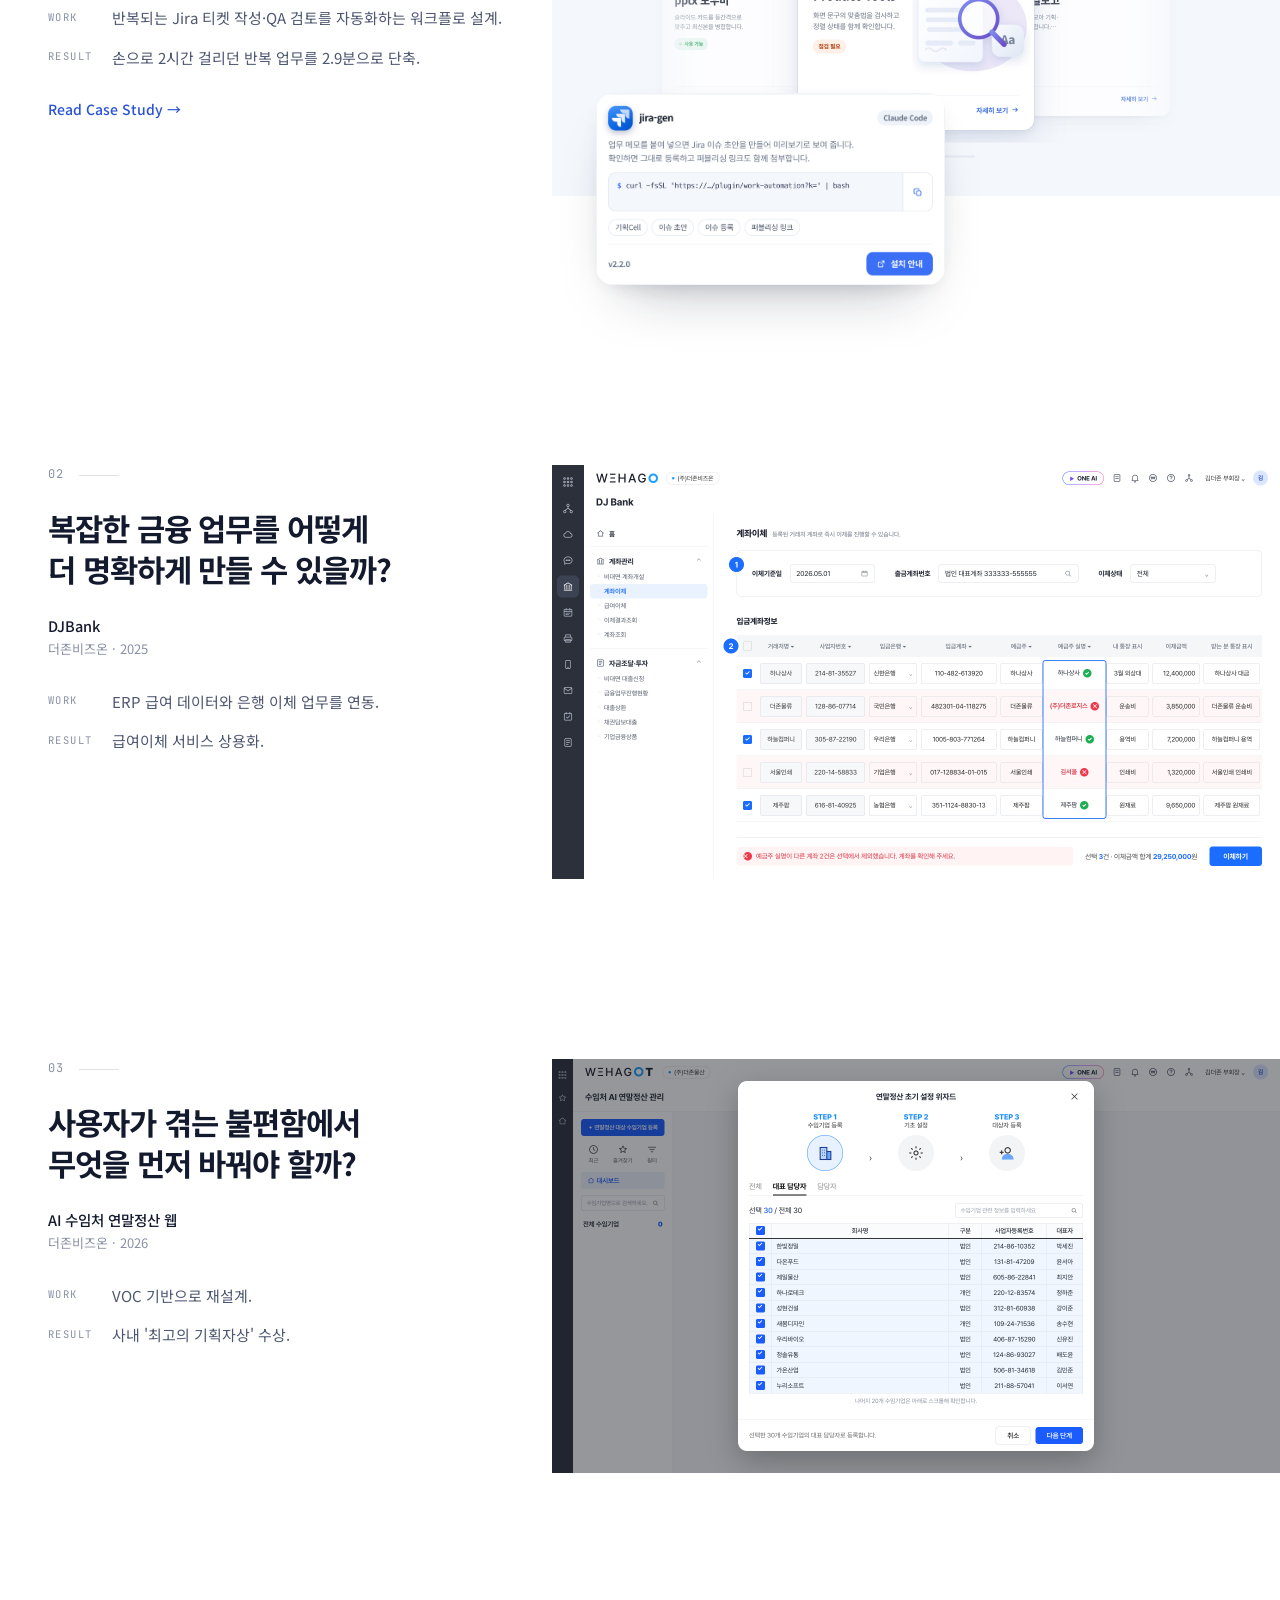
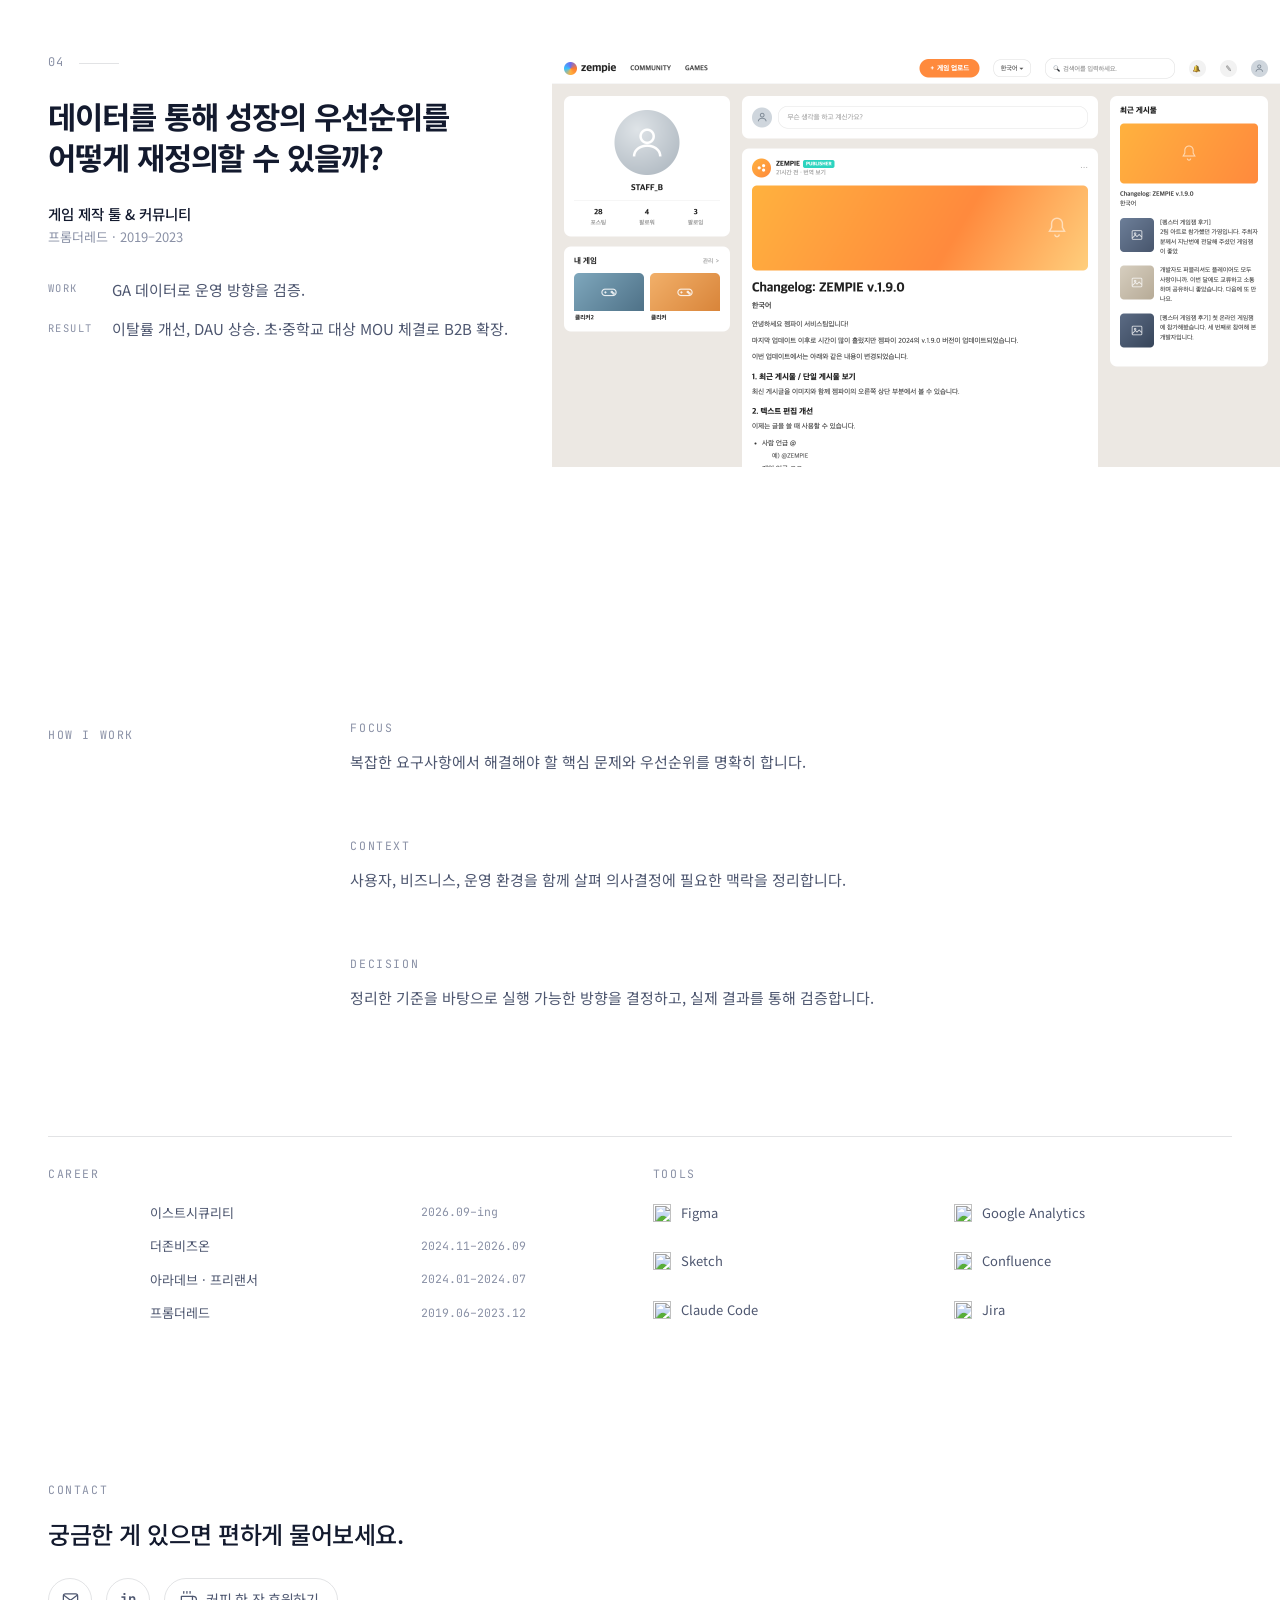
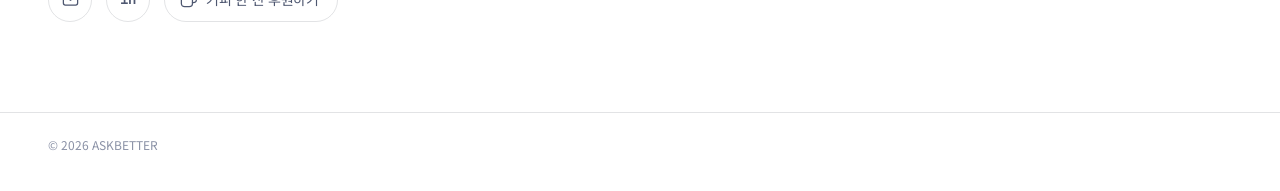
==== commit 243893e2: "배포 이름을 askbetter로 정리하고 워크스페이스 서브도메인을 studio54로 옮김 배포 주소가 workers.dev 계정 서브도메인 변경으로 바뀌어 site.js·make-" ====
--- a/index.html
+++ b/index.html
@@ -3,7 +3,20 @@
 <head>
 <meta charset="utf-8">
 <meta name="viewport" content="width=device-width, initial-scale=1">
-<title>Product Manager · ASKBETTER</title>
+<title>ASKBETTER | PM</title>
+<!-- og:start -->
+<meta name="description" content="세무·금융 B2B 서비스와 게임 커뮤니티를 기획해 온 박유진입니다. 대표 작업과 AI로 기획 업무를 바꾼 과정을 정리했습니다.">
+<meta property="og:type" content="website">
+<meta property="og:site_name" content="ASKBETTER">
+<meta property="og:title" content="ASKBETTER | 박유진 · PM">
+<meta property="og:description" content="세무·금융 B2B 서비스와 게임 커뮤니티를 기획해 온 박유진입니다. 대표 작업과 AI로 기획 업무를 바꾼 과정을 정리했습니다.">
+<meta property="og:url" content="https://askbetter.studio54.workers.dev/">
+<meta property="og:image" content="https://askbetter.studio54.workers.dev/assets/og/home.png">
+<meta property="og:image:width" content="1200">
+<meta property="og:image:height" content="630">
+<meta property="og:locale" content="ko_KR">
+<meta name="twitter:card" content="summary_large_image">
+<!-- og:end -->
 <link rel="icon" href="assets/brand/favicon.ico" sizes="any">
 <link rel="icon" type="image/png" sizes="32x32" href="assets/brand/favicon-32.png">
 <link rel="icon" type="image/svg+xml" href="assets/brand/favicon.svg">
@@ -125,11 +138,11 @@
   .ch:hover .shot img{ transform:translateY(-6px); }
   .cap{ margin-top:12px; font-size:12px; color:var(--ink-faint); }
 
-  /* 01 · 텍스트 왼쪽, 화면이 오른쪽 가장자리까지 흐른다 */
-  .ch-1 .txt{ grid-column:1 / 6; align-self:start; position:sticky; top:120px; }
-  .ch-1 .media{ grid-column:6 / -1; margin-right:calc(-1 * (max(0px, (100vw - var(--max)) / 2) + var(--gut))); }
-  .ch-1 .shot{ aspect-ratio:1456 / 828; }
-  .ch-1 .shot img{ object-position:left top; }
+  /* 01·02·03·04 · 텍스트 왼쪽, 화면이 오른쪽 가장자리까지 흐른다 */
+  .ch-1 .txt, .ch-2 .txt, .ch-3 .txt, .ch-4 .txt{ grid-column:1 / 6; align-self:start; position:sticky; top:120px; }
+  .ch-1 .media, .ch-2 .media, .ch-3 .media, .ch-4 .media{ grid-column:6 / -1; margin-right:calc(-1 * (max(0px, (100vw - var(--max)) / 2) + var(--gut))); }
+  .ch-1 .shot, .ch-2 .shot, .ch-3 .shot, .ch-4 .shot{ aspect-ratio:1456 / 828; }
+  .ch-1 .shot img, .ch-2 .shot img, .ch-3 .shot img{ object-position:left top; }
   /* jira-gen 설치 카드: 포털 화면 위에 팝업처럼 겹치고, 화면에 들어오면 한 박자 늦게 떠오른다 */
   .ch-1 .sub{ width:48%; margin-top:clamp(-120px, -8vw, -48px); margin-left:6%; position:relative; overflow:visible; background:none; aspect-ratio:auto;
     border-radius:18px; box-shadow:0 30px 60px -30px rgba(19,26,46,.35), 0 8px 24px -12px rgba(19,26,46,.18); }
@@ -137,13 +150,10 @@
   .ch-1 .sub.rv{ transform:translateY(40px) scale(.96); transition:opacity .5s ease, transform .6s var(--ease); }
   .ch-1 .sub.rv.is-in{ transform:none; transition:opacity 1s ease .5s, transform 1.3s var(--ease) .5s; }
 
-  /* 02·03·04 · 화면 없는 챕터는 텍스트만 한 단으로 둔다 */
-  .ch-2 .txt, .ch-3 .txt, .ch-4 .txt{ grid-column:1 / 8; }
-
   @media (max-width:860px){
     .grid > *{ grid-column:1 / -1 !important; }
-    .ch-1 .txt{ position:static; margin-bottom:40px; }
-    .ch-1 .media{ margin-right:calc(-1 * var(--gut)); }
+    .ch-1 .txt, .ch-2 .txt, .ch-3 .txt, .ch-4 .txt{ position:static; margin-bottom:40px; }
+    .ch-1 .media, .ch-2 .media, .ch-3 .media, .ch-4 .media{ margin-right:calc(-1 * var(--gut)); }
     .ch-1 .sub{ width:64%; margin-left:0; margin-top:-24px; }
     .pr-cards{ grid-template-columns:1fr; }
     .pr-card{ padding:28px 0 0; border-left:none !important; border-top:1px solid var(--line); }
@@ -155,7 +165,7 @@
   .about > .grid > .label{ grid-column:1 / 4; padding-top:.6em; }
   .believes{ grid-column:4 / -1; display:grid; gap:clamp(40px, 7vh, 72px); }
   .believes .label{ display:block; margin-bottom:12px; }
-  .believes p{ font-size:clamp(21px, 2.3vw, 30px); line-height:1.5; letter-spacing:-0.03em; font-weight:500; text-wrap:pretty; }
+  .believes p{ font-size:15px; line-height:1.6; color:var(--ink-soft); text-wrap:pretty; }
   .believes p em{ font-style:normal; color:var(--accent); }
 
   /* 경력은 보조 정보라 작게 둔다. 회사 로고는 이력서 정보로 유지한다(CLAUDE.md) */
@@ -297,6 +307,9 @@
             <div><span class="label">Result</span><span data-site="work.1.result">급여이체 서비스 상용화.</span></div>
           </div>
         </div>
+        <div class="media">
+          <div class="shot unveil"><img src="assets/work/djbank-hero.png" alt="DJ Bank 계좌이체 화면, ERP 급여 데이터와 은행 이체 업무 연동" loading="lazy"></div>
+        </div>
       </div>
     </article>
 
@@ -312,6 +325,9 @@
             <div><span class="label">Result</span><span data-site="work.2.result">사내 '최고의 기획자상' 수상.</span></div>
           </div>
         </div>
+        <div class="media">
+          <div class="shot unveil"><img src="assets/work/yearend-tax-hero.png" alt="연말정산 초기 설정 위자드 화면, WEHAGO T" loading="lazy"></div>
+        </div>
       </div>
     </article>
 
@@ -327,6 +343,9 @@
             <div><span class="label">Result</span><span data-site="work.3.result">이탈률 개선, DAU 상승. 초·중학교 대상 MOU 체결로 B2B 확장.</span></div>
           </div>
         </div>
+        <div class="media">
+          <div class="shot unveil"><img src="assets/work/game-editor-hero.png" alt="게임 공유 플랫폼 zempie 커뮤니티 화면" loading="lazy"></div>
+        </div>
       </div>
     </article>
   </section>
@@ -337,16 +356,16 @@
       <span class="label rv">How I work</span>
       <div class="believes">
         <div class="rv">
-          <span class="label">좋아하는 문제</span>
-          <p>자동화보다 먼저 팀의 업무 방식과 반복 구조를 이해해야 풀리는 문제, 정책과 <em>예외 케이스</em>가 얽힌 문제를 좋아합니다.</p>
+          <span class="label">FOCUS</span>
+          <p>복잡한 요구사항에서 해결해야 할 핵심 문제와 우선순위를 명확히 합니다.</p>
         </div>
         <div class="rv">
-          <span class="label">일하는 방식</span>
-          <p>VOC·GA 데이터로 문제를 확인하고, 요구사항을 <em>스펙</em>으로 구체화해 유관부서와 적용 범위·배포 시점을 조율합니다.</p>
+          <span class="label">CONTEXT</span>
+          <p>사용자, 비즈니스, 운영 환경을 함께 살펴 의사결정에 필요한 맥락을 정리합니다.</p>
         </div>
         <div class="rv">
-          <span class="label">중요하게 보는 것</span>
-          <p>화면을 새로 바꾸는 것보다, 기존 사용자 경험을 <em>해치지 않는 범위</em>에서 불편한 점을 줄이는 일을 중요하게 봅니다.</p>
+          <span class="label">DECISION</span>
+          <p>정리한 기준을 바탕으로 실행 가능한 방향을 결정하고, 실제 결과를 통해 검증합니다.</p>
         </div>
       </div>
     </div>
--- a/assets/tokens.css
+++ b/assets/tokens.css
@@ -27,6 +27,10 @@
   --accent-soft:#eaf0ff;
   --accent-line:#c8d6ff;
   --good:#1f7a52;
+  /* AI가 틀렸던 지점 상자. 글 페이지에서 경고 성격의 강조에만 쓴다 */
+  --fail:#c2410c;
+  --fail-soft:#fff6f0;
+  --fail-line:#f6d5c2;
   --accent-on-dark:#8fa8ff;  /* 어두운 판 위의 포인트 */
 
   /* 어두운 판(글 페이지 표지·마무리) */
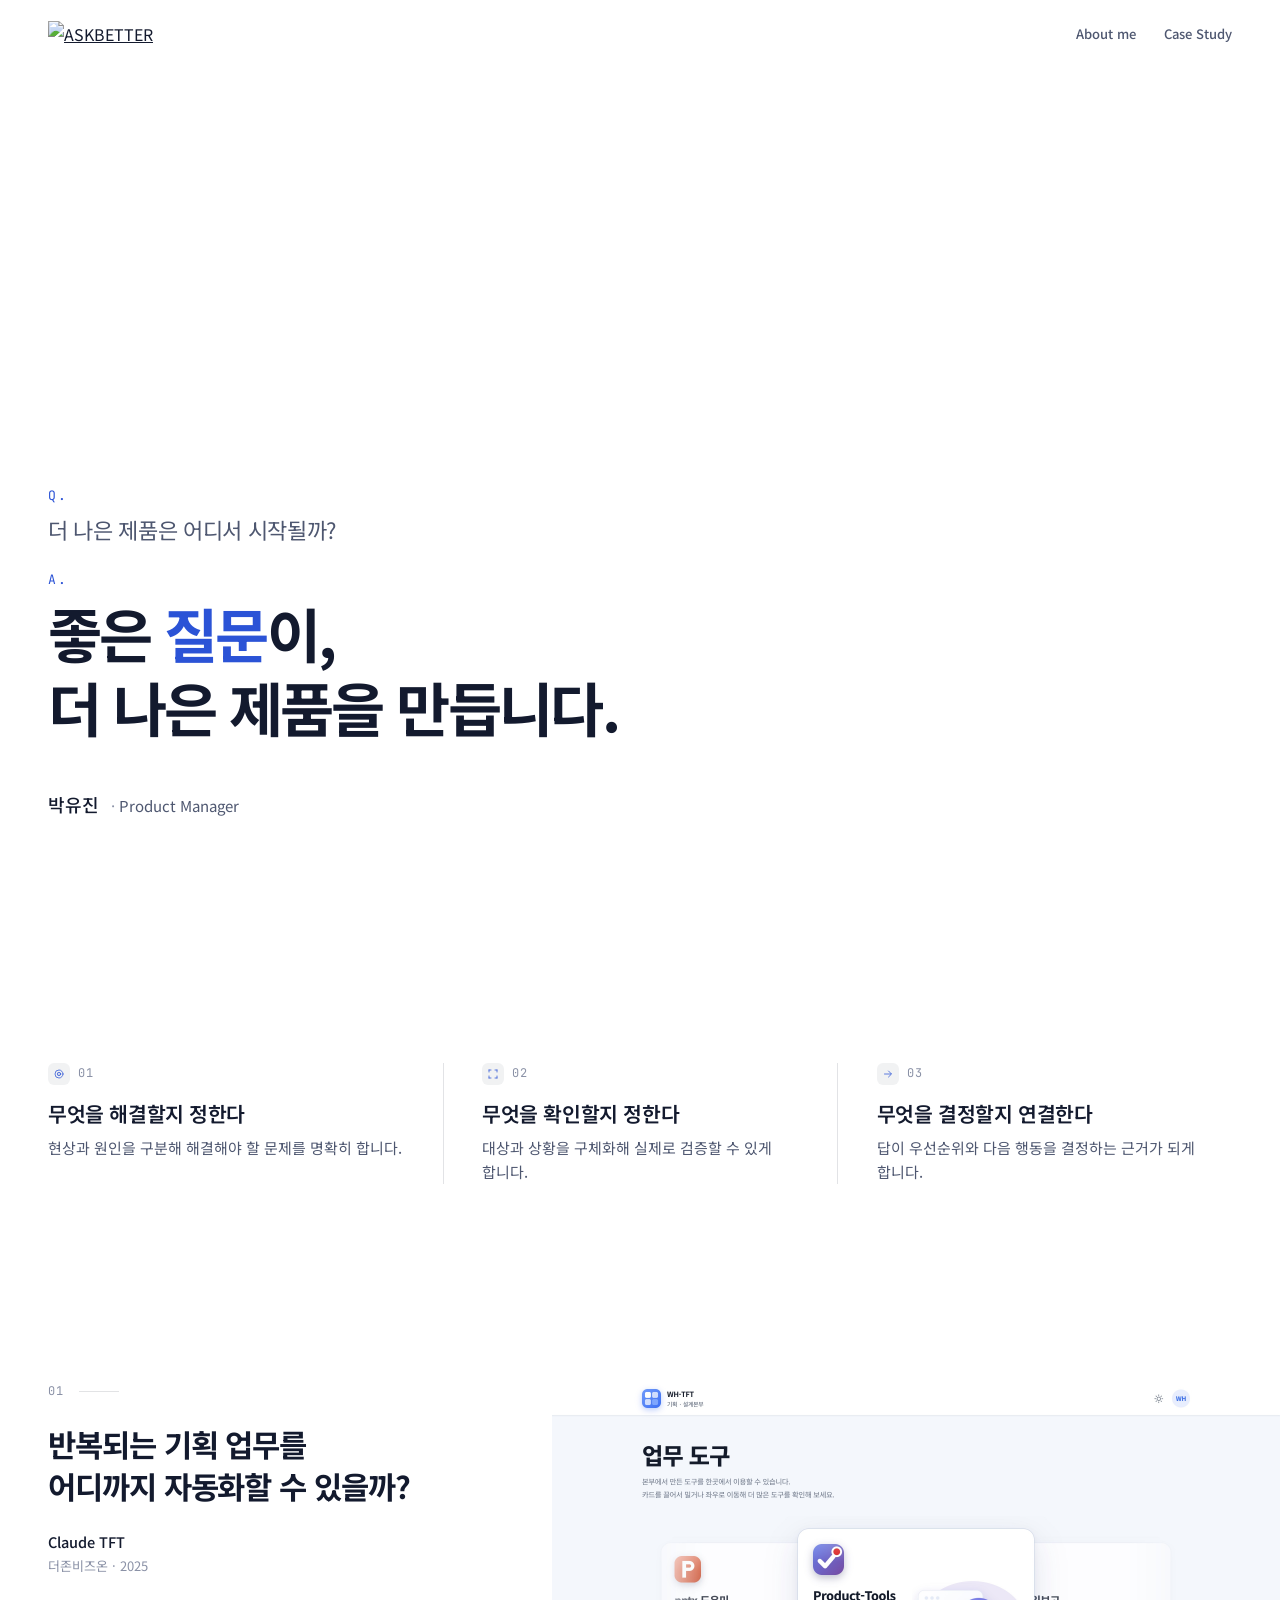
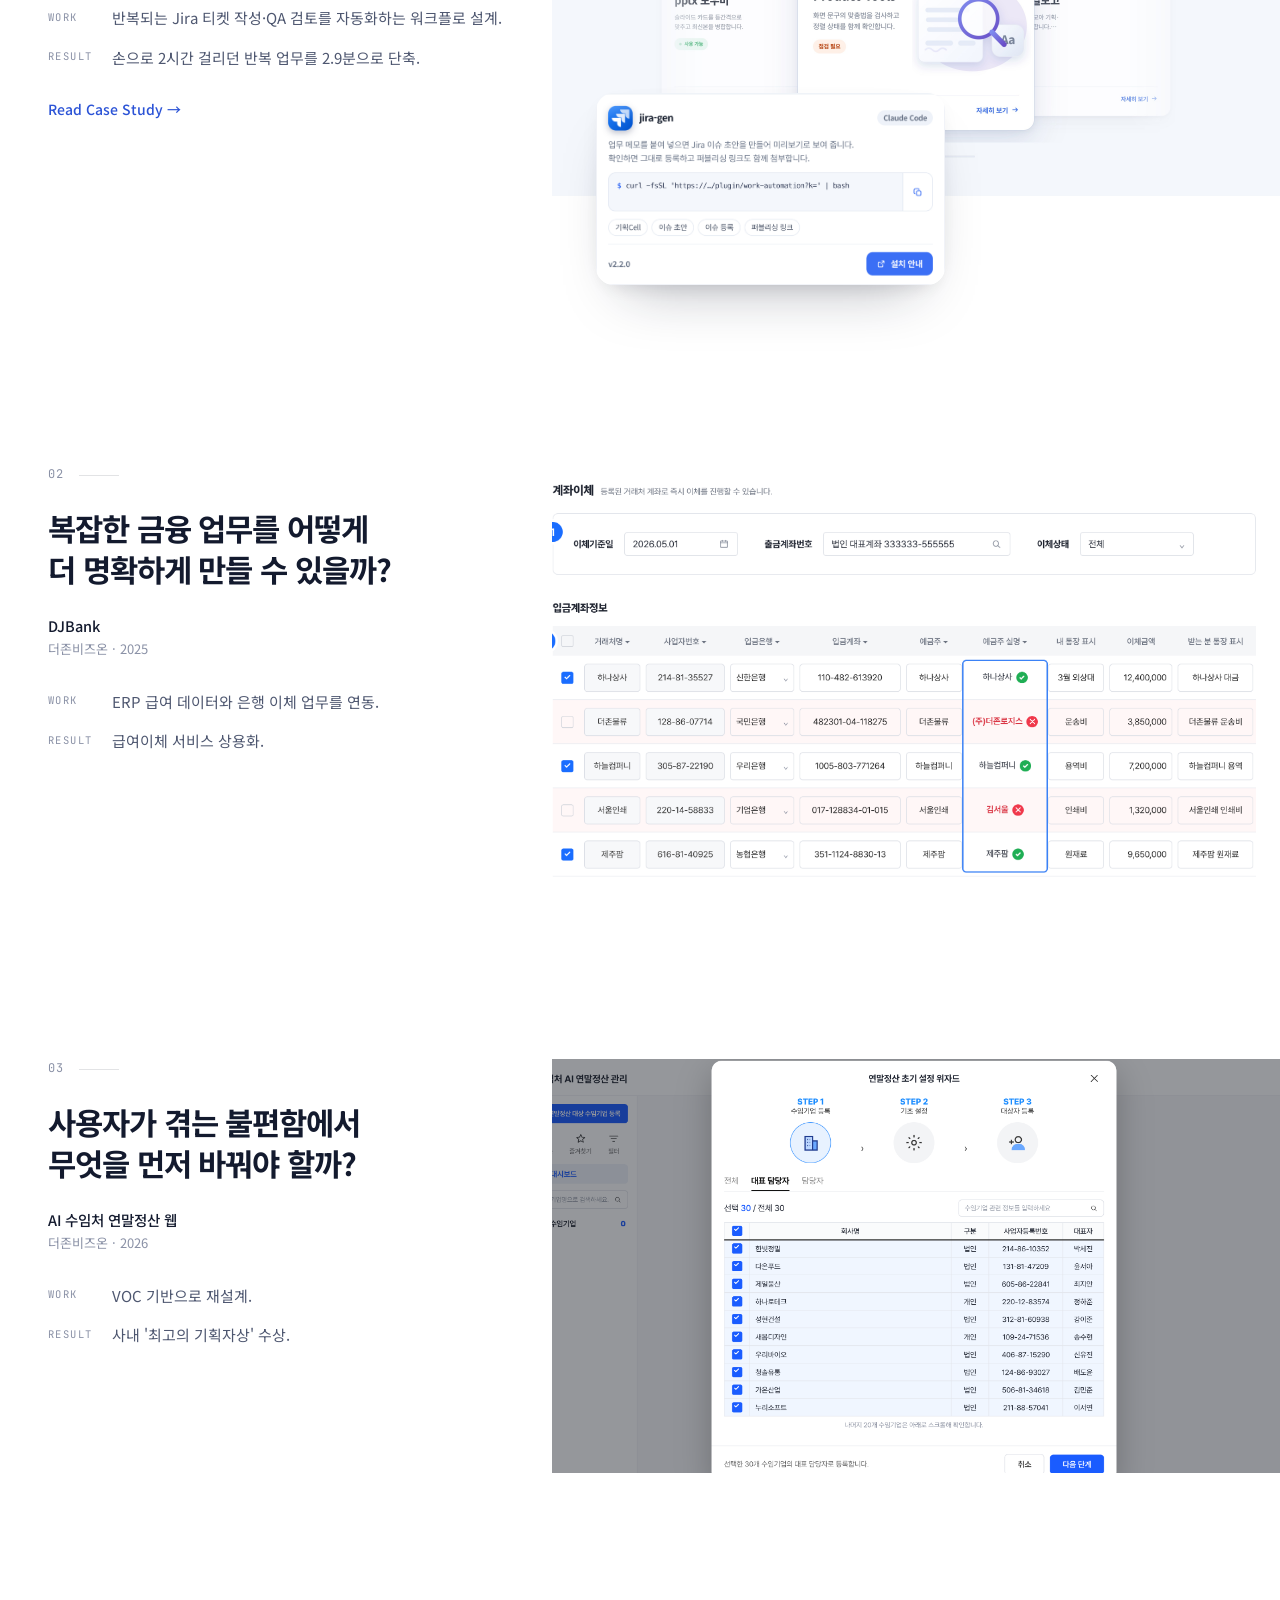
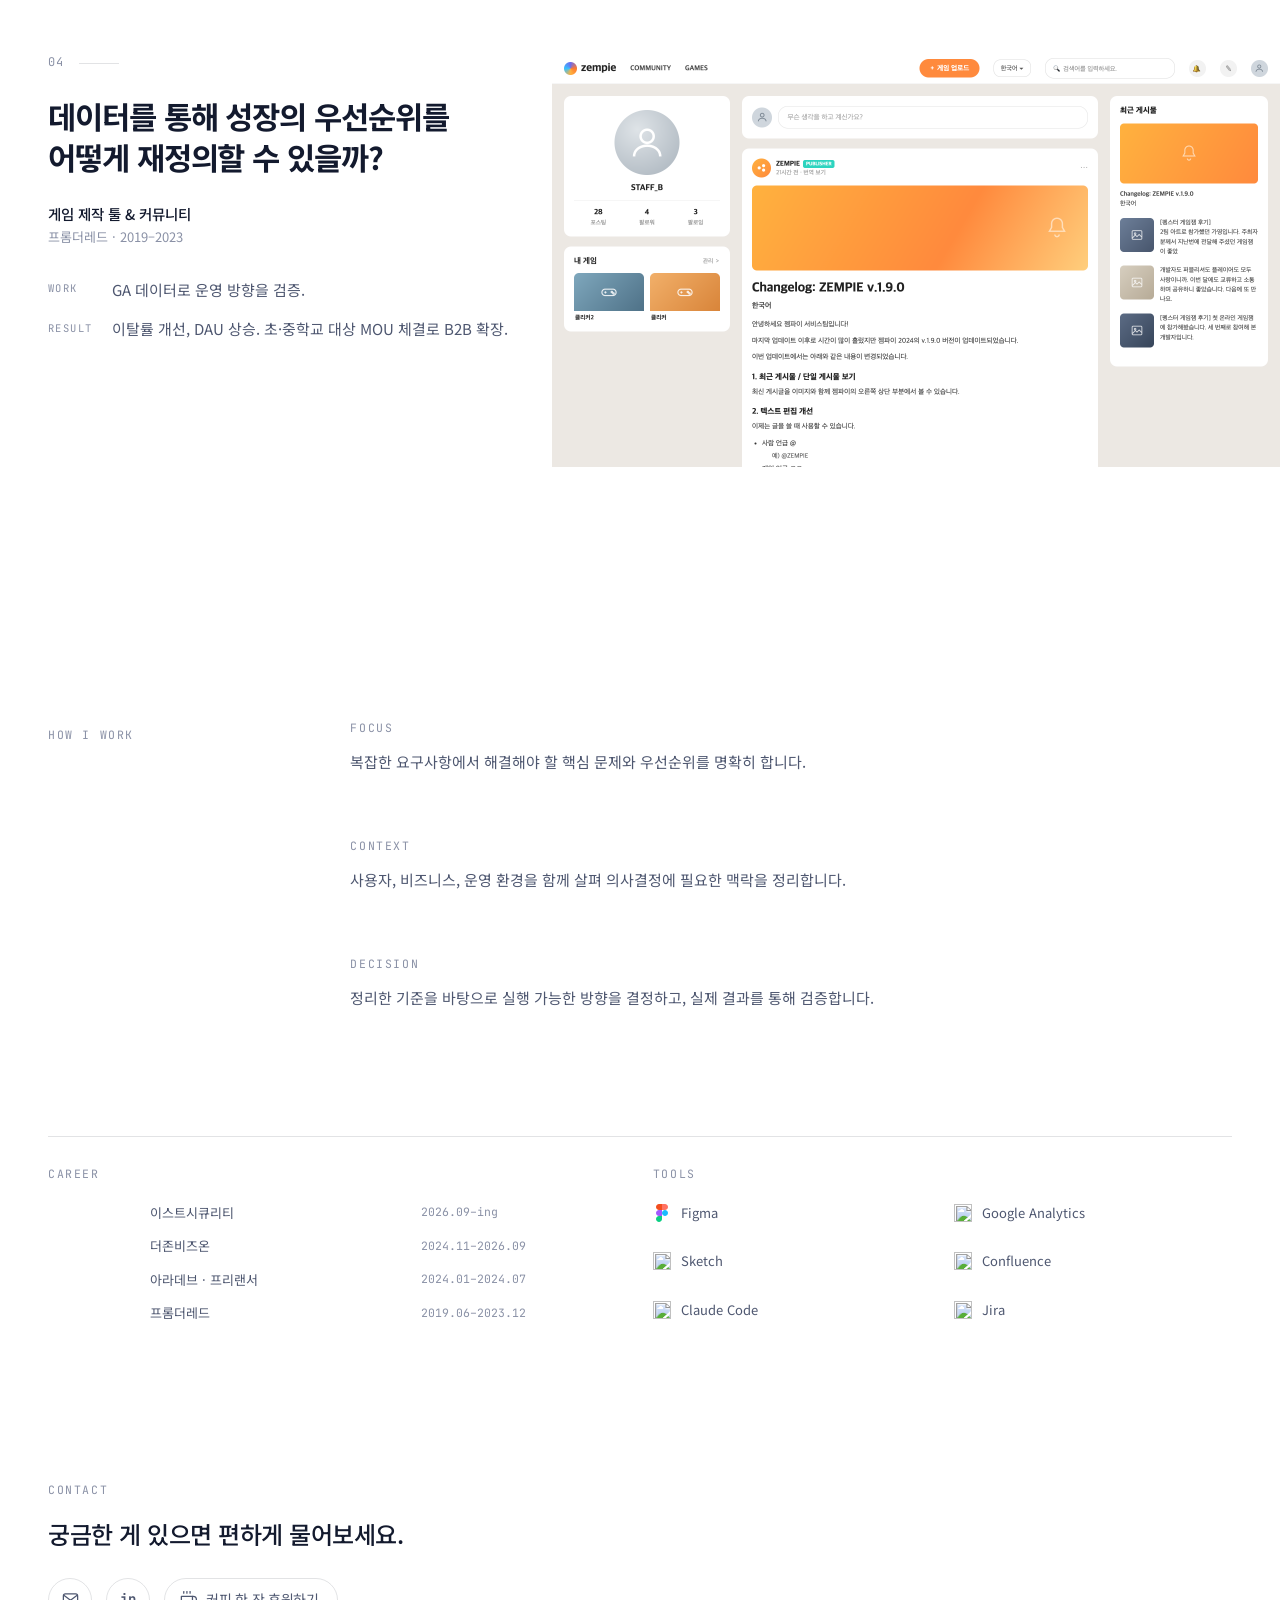
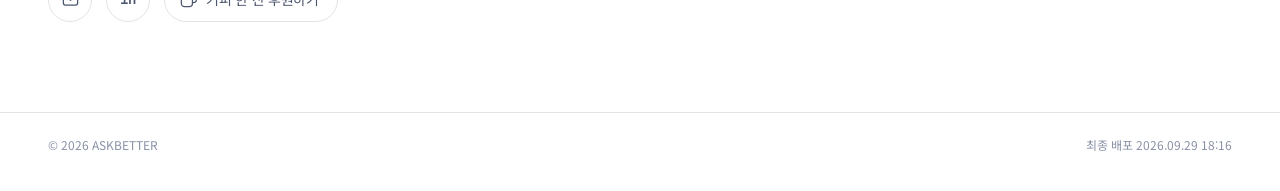
==== commit 825a307d: "세무달력 링크 오류 케이스에 플러그인 배포 이야기 추가, 시안 대조 도구의 맞춤법 검사기 출발점과 기능 확장 서사 보강 Co-Authored-By: Claude Sonnet 5 <" ====
--- a/index.html
+++ b/index.html
@@ -410,6 +410,7 @@
 <footer>
   <div class="page">
     <span>© 2026 <span data-site="brand">ASKBETTER</span></span>
+    <span>최종 배포 <span data-site="meta.deployedAt">2026.09.29 15:32</span></span>
   </div>
 </footer>
 
--- a/assets/tokens.css
+++ b/assets/tokens.css
@@ -32,6 +32,8 @@
   --fail-soft:#fff6f0;
   --fail-line:#f6d5c2;
   --accent-on-dark:#8fa8ff;  /* 어두운 판 위의 포인트 */
+  --term-ok:#27c93f;         /* 터미널 창의 완료 표시·POST 메서드 */
+  --term-warn:#ffbd2e;       /* 터미널 창의 GET 메서드·노란 점 */
 
   /* 어두운 판(글 페이지 표지·마무리) */
   --navy:#0f1830;
@@ -48,7 +50,7 @@
 
   /* 글꼴 */
   --sans:'Noto Sans KR', -apple-system, BlinkMacSystemFont, sans-serif;
-  --mono:'JetBrains Mono', ui-monospace, monospace;
+  --mono:'JetBrains Mono', 'Noto Sans KR', ui-monospace, monospace;
   --ease:cubic-bezier(.19,1,.22,1);
 
   /* 지면 폭과 좌우 여백. 헤더 로고 왼쪽 선과 본문 왼쪽 선이 이 값으로 맞는다 */
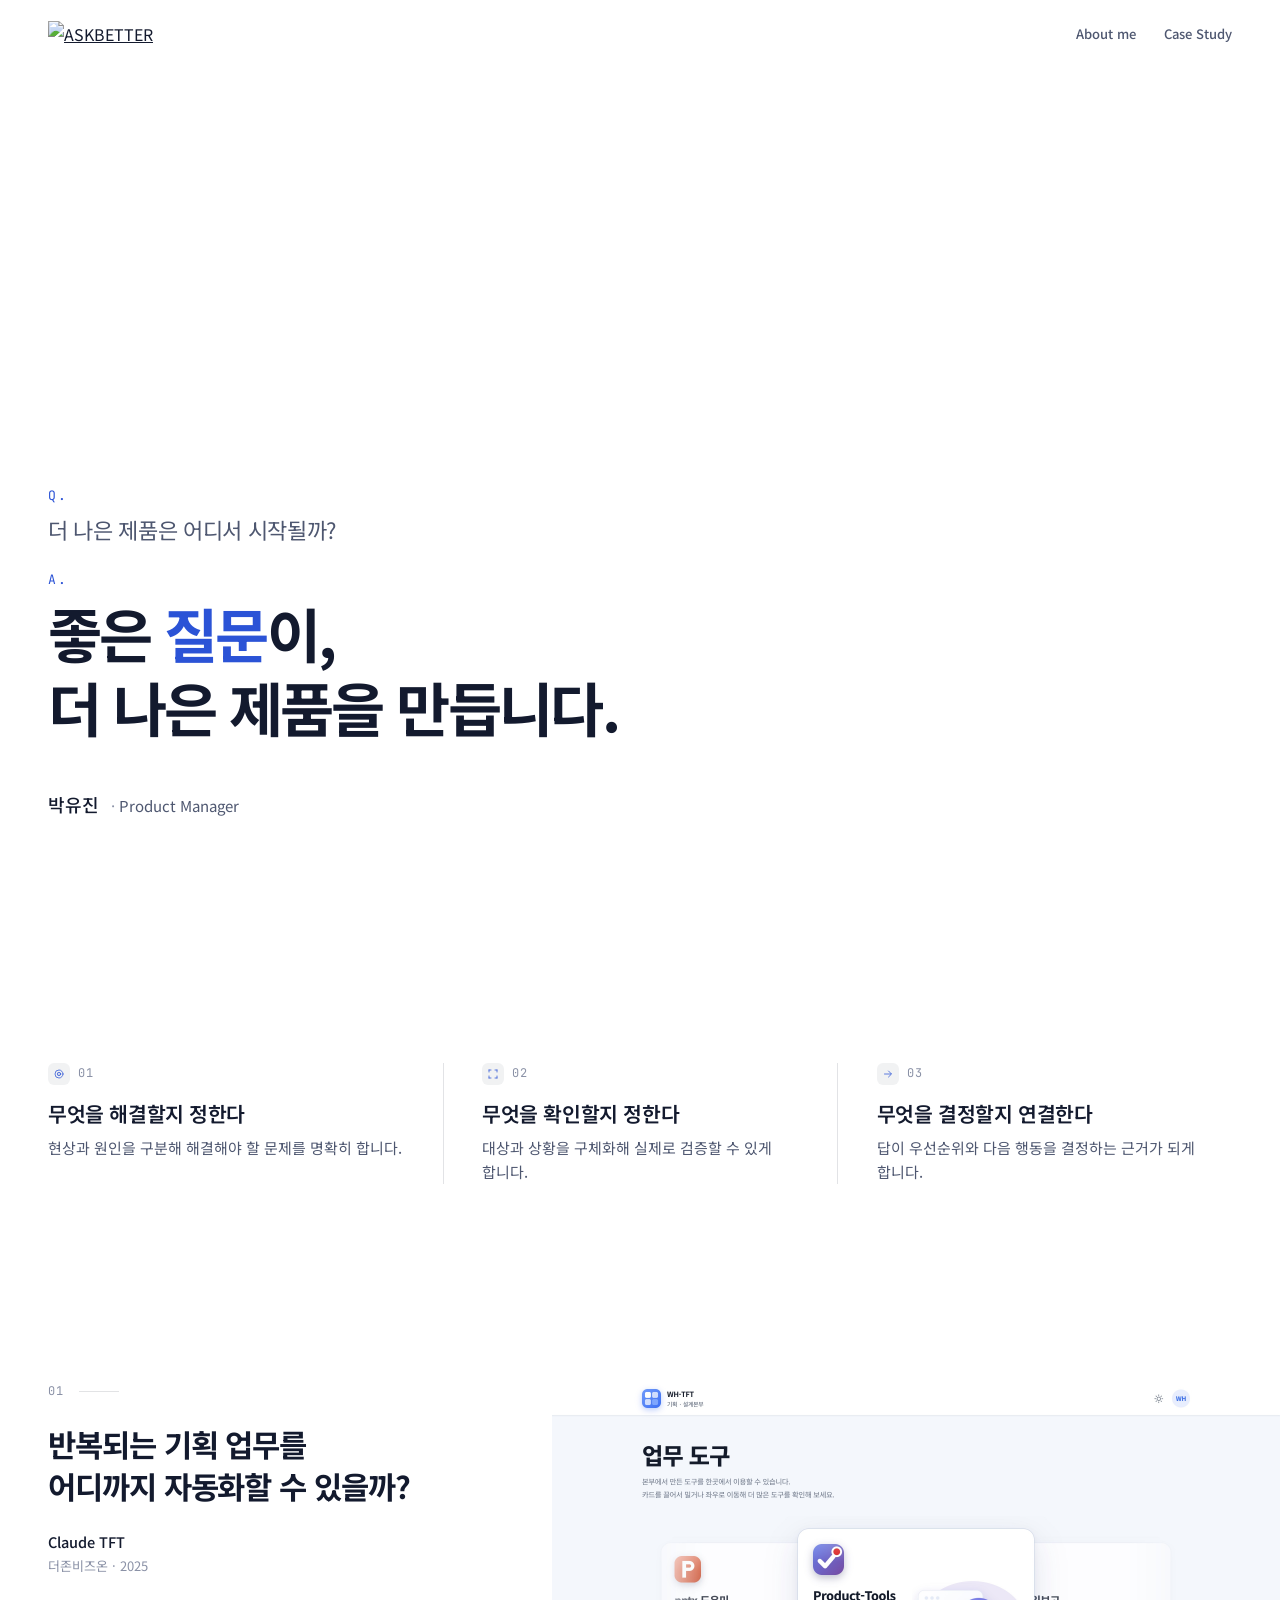
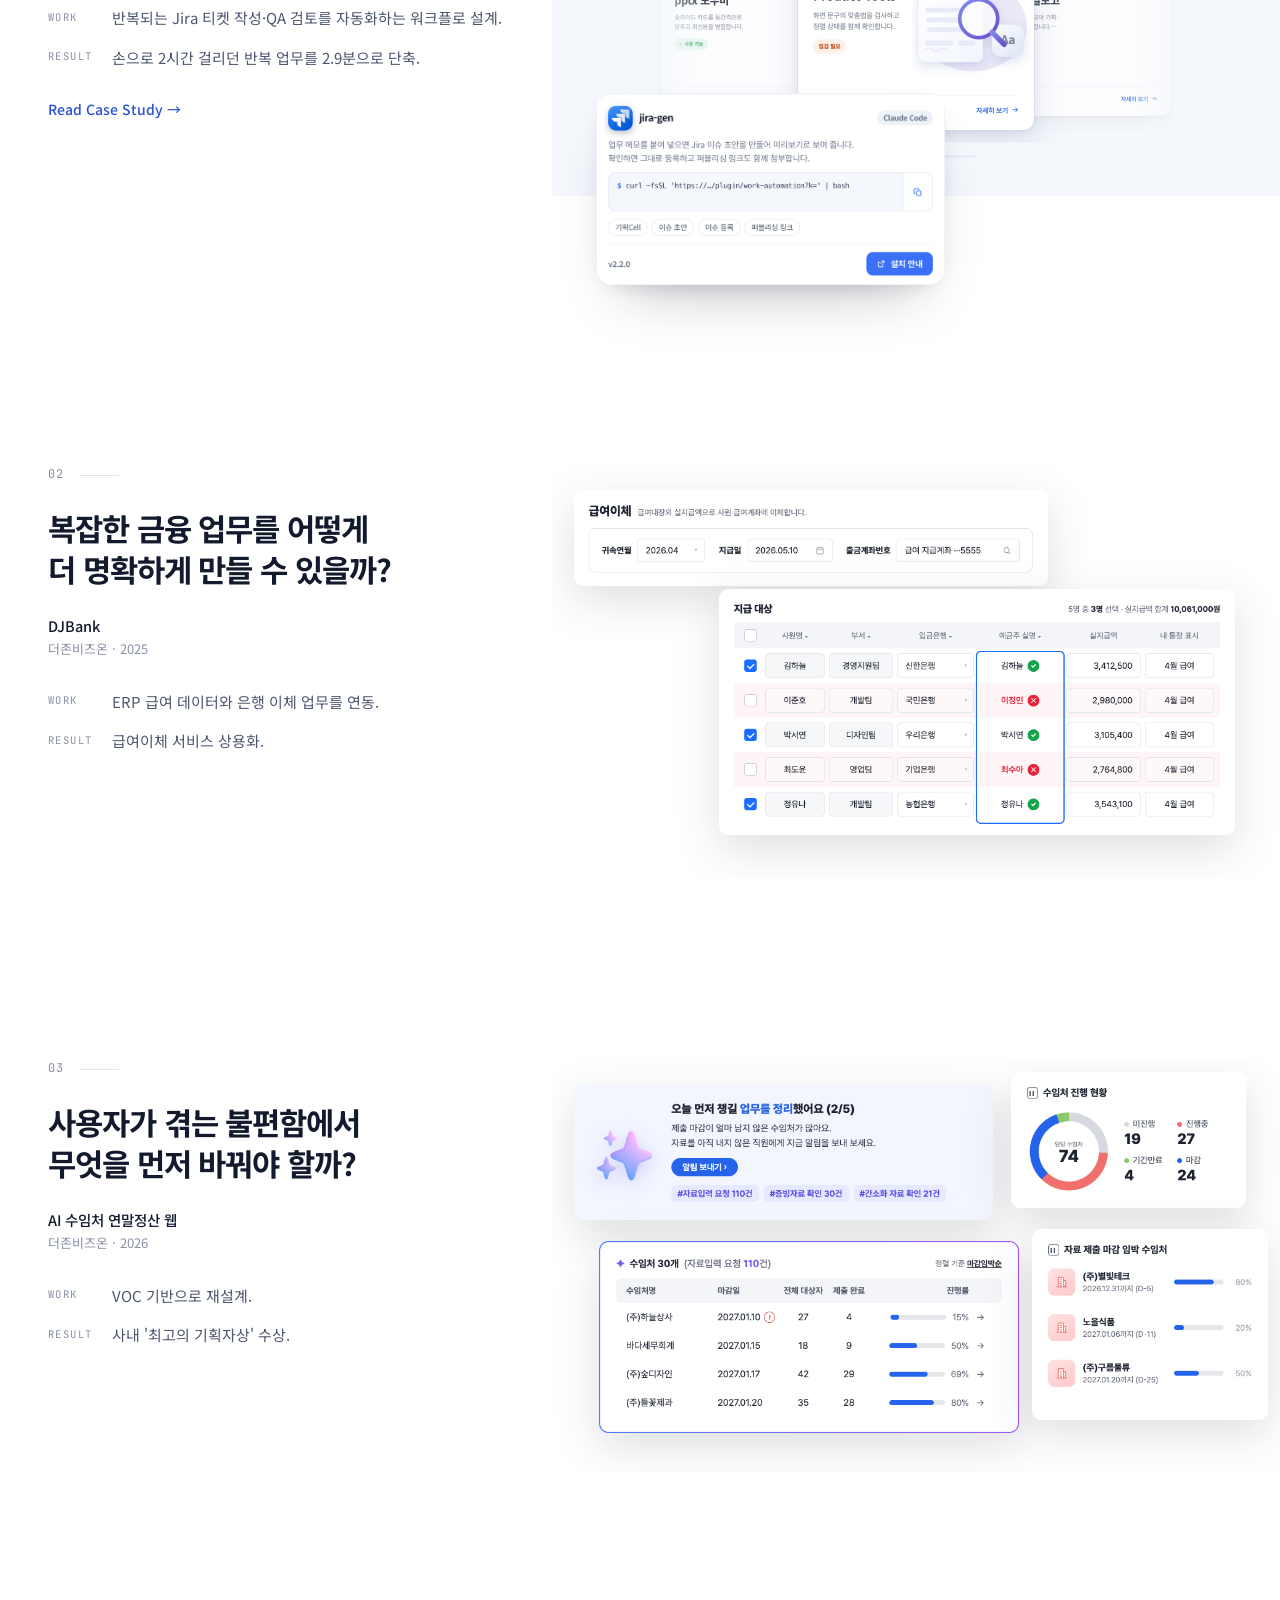
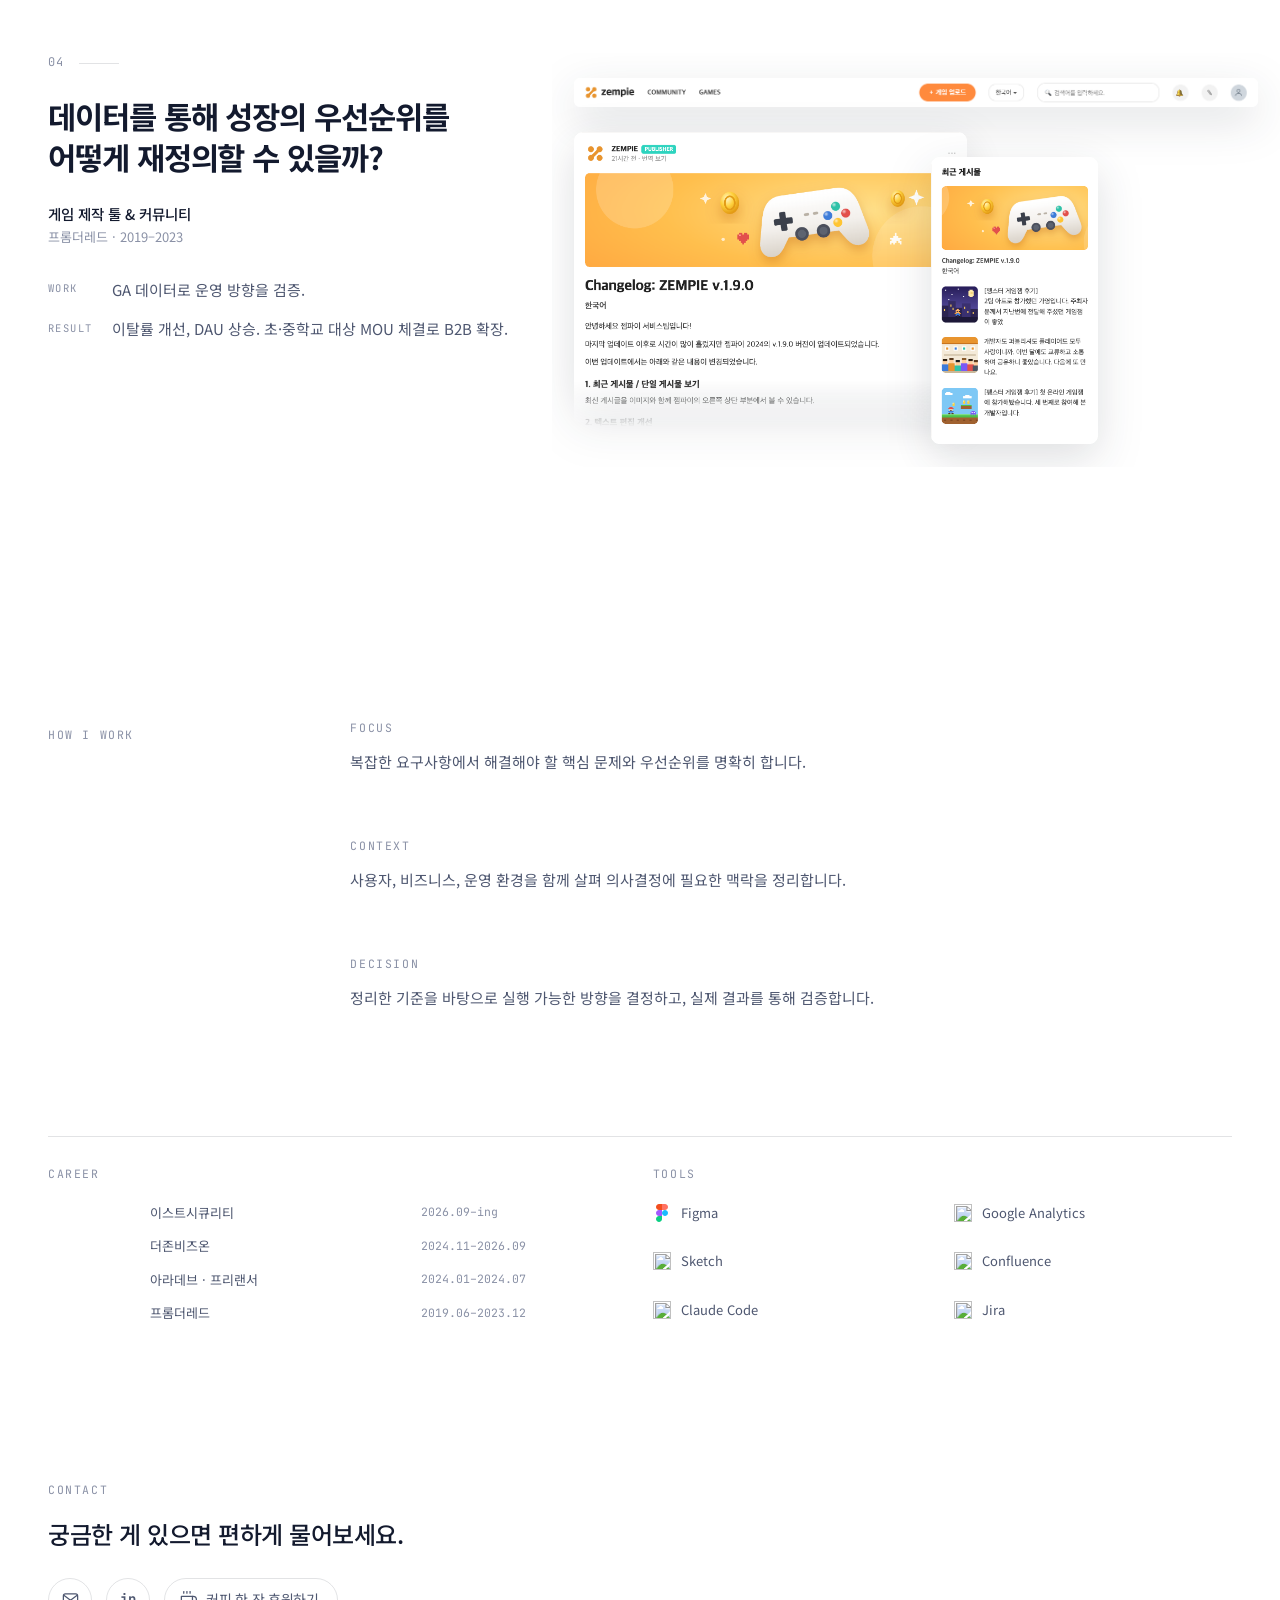
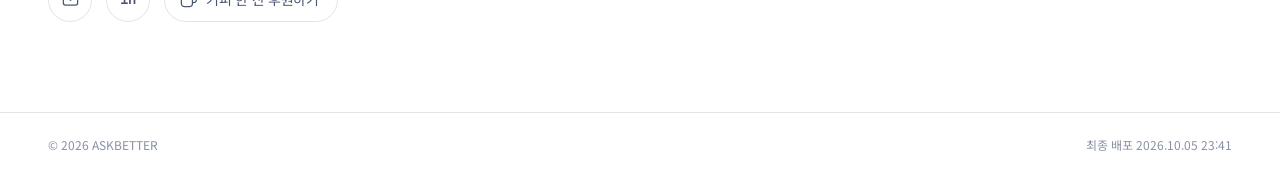
==== commit 366c9697: "4장 공유 방식 시도 카드와 3장 Cloudflare 도식 애니메이션 추가 - 4장: 표 대신 GitHub 받기, .exe, Claude Code Plugin, 웹 링크 순으로 시" ====
--- a/index.html
+++ b/index.html
@@ -141,11 +141,19 @@
   /* 01·02·03·04 · 텍스트 왼쪽, 화면이 오른쪽 가장자리까지 흐른다 */
   .ch-1 .txt, .ch-2 .txt, .ch-3 .txt, .ch-4 .txt{ grid-column:1 / 6; align-self:start; position:sticky; top:120px; }
   .ch-1 .media, .ch-2 .media, .ch-3 .media, .ch-4 .media{ grid-column:6 / -1; margin-right:calc(-1 * (max(0px, (100vw - var(--max)) / 2) + var(--gut))); }
-  .ch-1 .shot, .ch-2 .shot, .ch-3 .shot, .ch-4 .shot{ aspect-ratio:1456 / 828; }
-  .ch-1 .shot img, .ch-2 .shot img, .ch-3 .shot img{ object-position:left top; }
+  .ch-1 .shot, .stage{ aspect-ratio:1456 / 828; }
+  .ch-1 .shot img{ object-position:left top; }
+  /* 02·03·04 · 화면을 부품(scripts/cut-home-shots.py)으로 잘라 판 위에 겹쳐 놓는다.
+     자리는 각 img 의 --x·--y·--w, 떠오르는 순서는 --d 가 정한다 */
+  .stage{ position:relative; overflow:hidden; }
+  .stage.tint{ background:var(--tint); }   /* 팝업처럼 바탕 위에 뜬 화면만 판을 깐다 */
+  .stage .part{ position:absolute; left:var(--x); top:var(--y); width:var(--w); height:auto; filter:drop-shadow(var(--shadow-float));
+    opacity:0; transform:translateY(28px); transition:opacity .8s ease, transform 1.2s var(--ease); }
+  .stage.is-in .part{ opacity:1; transform:none; transition-delay:calc(.3s + var(--d)); }
+  .ch:hover .stage .part{ transform:translateY(-6px); transition-delay:0s; }
   /* jira-gen 설치 카드: 포털 화면 위에 팝업처럼 겹치고, 화면에 들어오면 한 박자 늦게 떠오른다 */
   .ch-1 .sub{ width:48%; margin-top:clamp(-120px, -8vw, -48px); margin-left:6%; position:relative; overflow:visible; background:none; aspect-ratio:auto;
-    border-radius:18px; box-shadow:0 30px 60px -30px rgba(19,26,46,.35), 0 8px 24px -12px rgba(19,26,46,.18); }
+    border-radius:18px; box-shadow:var(--shadow-pop); }
   .ch-1 .sub img{ display:block; height:auto; object-fit:initial; border-radius:18px; }
   .ch-1 .sub.rv{ transform:translateY(40px) scale(.96); transition:opacity .5s ease, transform .6s var(--ease); }
   .ch-1 .sub.rv.is-in{ transform:none; transition:opacity 1s ease .5s, transform 1.3s var(--ease) .5s; }
@@ -201,7 +209,7 @@
     *{ animation:none !important; transition:none !important; }
     .hl > span{ transform:none; }
     .hl > span{ opacity:1; }
-    .rv{ opacity:1; transform:none; } .unveil{ clip-path:none; }
+    .rv, .stage .part{ opacity:1; transform:none; } .unveil{ clip-path:none; }
     .hero-photo, .who, .hero-q, .hero-a .tag{ opacity:1; transform:none; }
   }
 </style>
@@ -308,7 +316,10 @@
           </div>
         </div>
         <div class="media">
-          <div class="shot unveil"><img src="assets/work/djbank-hero.png" alt="DJ Bank 계좌이체 화면, ERP 급여 데이터와 은행 이체 업무 연동" loading="lazy"></div>
+          <div class="stage unveil">
+            <img class="part" src="assets/work/parts/payroll-filter.png" alt="급여이체 조회 조건, 귀속연월·지급일·출금계좌번호" style="--x:3%;--y:6%;--w:65.2%;--d:0.00s" loading="lazy">
+            <img class="part" src="assets/work/parts/payroll-table.png" alt="급여대장과 연동된 지급 대상 표, 예금주 실명 열에서 일치는 초록·불일치는 빨강으로 표시" style="--x:23%;--y:30%;--w:70.85%;--d:0.15s" loading="lazy">
+          </div>
         </div>
       </div>
     </article>
@@ -326,7 +337,12 @@
           </div>
         </div>
         <div class="media">
-          <div class="shot unveil"><img src="assets/work/yearend-tax-hero.png" alt="연말정산 초기 설정 위자드 화면, WEHAGO T" loading="lazy"></div>
+          <div class="stage unveil">
+            <img class="part" src="assets/work/parts/yearend-brief.png" alt="AI 업무 브리핑, 마감이 가까운 수임처와 자료입력 요청 건수" style="--x:3%;--y:6%;--w:57.63%;--d:0.00s" loading="lazy">
+            <img class="part" src="assets/work/parts/yearend-donut.png" alt="수임처 진행 현황 도넛, 미진행·진행중·기간만료·마감" style="--x:63%;--y:3%;--w:32.37%;--d:0.10s" loading="lazy">
+            <img class="part" src="assets/work/parts/yearend-table.png" alt="수임처별 마감일·대상자·제출 완료·진행률 표" style="--x:6.5%;--y:44%;--w:57.63%;--d:0.20s" loading="lazy">
+            <img class="part" src="assets/work/parts/yearend-deadline.png" alt="자료 제출 마감 임박 수임처 목록" style="--x:66%;--y:41%;--w:32.37%;--d:0.30s" loading="lazy">
+          </div>
         </div>
       </div>
     </article>
@@ -344,7 +360,11 @@
           </div>
         </div>
         <div class="media">
-          <div class="shot unveil"><img src="assets/work/game-editor-hero.png" alt="게임 공유 플랫폼 zempie 커뮤니티 화면" loading="lazy"></div>
+          <div class="stage unveil">
+            <img class="part" src="assets/work/parts/zempie-nav.png" alt="zempie 상단 메뉴, COMMUNITY·GAMES·게임 업로드" style="--x:3%;--y:6%;--w:94%;--d:0.00s" loading="lazy">
+            <img class="part" src="assets/work/parts/zempie-post.png" alt="zempie 커뮤니티 공지 게시물" style="--x:3%;--y:19%;--w:54%;--d:0.15s" loading="lazy">
+            <img class="part" src="assets/work/parts/zempie-recent.png" alt="최근 게시물 카드, 게임잼 후기" style="--x:52%;--y:25%;--w:23%;--d:0.30s" loading="lazy">
+          </div>
         </div>
       </div>
     </article>
@@ -398,7 +418,7 @@
       <span class="label">Contact</span>
       <p class="lead">궁금한 게 있으면 편하게 물어보세요.</p>
       <div class="ways">
-        <a href="mailto:71d2sr@gmail.com" data-site-href="contact.mailto" aria-label="이메일 보내기"><svg viewBox="0 0 24 24" fill="none" stroke="currentColor" stroke-width="1.6" stroke-linecap="round" stroke-linejoin="round"><rect x="3" y="5" width="18" height="14" rx="2.5"/><path d="M4 7l8 6 8-6"/></svg></a>
+        <a href="mailto:71d2sr@gmail.com" data-site-href="contact.mailto" data-copy="contact" aria-label="이메일 보내기"><svg viewBox="0 0 24 24" fill="none" stroke="currentColor" stroke-width="1.6" stroke-linecap="round" stroke-linejoin="round"><rect x="3" y="5" width="18" height="14" rx="2.5"/><path d="M4 7l8 6 8-6"/></svg></a>
         <a href="https://linkedin.com/in/yujin1113" target="_blank" rel="noopener" aria-label="LinkedIn 프로필"><span class="in">in</span></a>
         <a class="coffee" href="#" data-site-href="support.href" target="_blank" rel="noopener" aria-label="Ko-fi로 커피 후원하기"><svg viewBox="0 0 24 24" fill="none" stroke="currentColor" stroke-width="1.6" stroke-linecap="round" stroke-linejoin="round"><path d="M17 8h1a4 4 0 1 1 0 8h-1"/><path d="M3 8h14v9a4 4 0 0 1-4 4H7a4 4 0 0 1-4-4Z"/><line x1="6" y1="2" x2="6" y2="4"/><line x1="10" y1="2" x2="10" y2="4"/><line x1="14" y1="2" x2="14" y2="4"/></svg><span data-site="support.label">커피 한 잔 후원하기</span></a>
       </div>
--- a/assets/tokens.css
+++ b/assets/tokens.css
@@ -26,27 +26,41 @@
   --accent-ink:var(--accent);
   --accent-soft:#eaf0ff;
   --accent-line:#c8d6ff;
-  --good:#1f7a52;
   /* AI가 틀렸던 지점 상자. 글 페이지에서 경고 성격의 강조에만 쓴다 */
   --fail:#c2410c;
   --fail-soft:#fff6f0;
   --fail-line:#f6d5c2;
+  /* 발생했던 문제 상자. 포인트 블루와 같은 계열의 블루그레이로 둔다 */
+  --issue:var(--ink-soft);
+  --issue-soft:var(--tint);
+  --issue-line:var(--tint-2);
+  --stop:#e5484d;            /* 3장 도식: 막힌 자리 ✕ */
+  --stop-soft:#fdeeee;
+  --stop-line:#f6c4c5;
   --accent-on-dark:#8fa8ff;  /* 어두운 판 위의 포인트 */
   --term-ok:#27c93f;         /* 터미널 창의 완료 표시·POST 메서드 */
   --term-warn:#ffbd2e;       /* 터미널 창의 GET 메서드·노란 점 */
+  --term-err:#ff5f56;        /* 터미널 창의 빨간 점 */
+  --on-dark:#ffffff;         /* 포인트·어두운 판 위의 글자, 흰 버튼 */
+  --support:#f0b98d;         /* 후원 버튼 아이콘 */
+  --gpt:#10a37f;             /* 대화 예시의 ChatGPT 아바타 */
+  --cal-red:#e5383b;         /* 세무달력 재현: 마감·일정 글자 */
+  --cal-pill:#fdeeee;        /* 세무달력 재현: 일정 칸 바탕 */
+  --cal-play:#f76a5c;        /* 세무달력 재현: 영상 링크 버튼 */
+  --cal-note:#e3f7f6;        /* 세무달력 재현: 안내 칸 바탕 */
+  --cal-note-ink:#1a9e98;
 
   /* 어두운 판(글 페이지 표지·마무리) */
   --navy:#0f1830;
   --navy-surface:#16213f;
   --navy-ink:#eef1fb;
   --navy-ink-soft:#a7b0cf;
-
-  /* 후원 버튼 */
-  --coffee:#a9673a;
-  --coffee-soft:#f7ece2;
-  --coffee-line:#e3c6ae;
+  --ch-glow:#2f4fb8;         /* 장 표지 오른쪽 위 빛 번짐 */
 
   --shadow:0 1px 2px rgba(19,26,46,.04), 0 8px 24px rgba(19,26,46,.06);
+  /* 홈 화면 위에 겹쳐 뜬 카드. box-shadow 용과 투명 PNG 부품의 drop-shadow 용 */
+  --shadow-pop:0 30px 60px -30px rgba(19,26,46,.35), 0 8px 24px -12px rgba(19,26,46,.18);
+  --shadow-float:0 14px 22px rgba(19,26,46,.14);
 
   /* 글꼴 */
   --sans:'Noto Sans KR', -apple-system, BlinkMacSystemFont, sans-serif;
@@ -62,5 +76,4 @@
   /* 넓은 화면 글 페이지의 두 단(왼쪽 질문·제목, 오른쪽 답·자료) */
   --rail:260px;
   --rail-gap:56px;
-  --rail-min:861px;
 }
--- a/assets/nav.css
+++ b/assets/nav.css
@@ -1,6 +1,6 @@
 /* 하위 페이지 공용 헤더. 값은 index.html 헤더와 같게 맞춘다 */
 /* 지면 폭·색은 tokens.css 값을 쓴다 */
-.nav{ position:sticky; top:0; z-index:30; background:rgba(255,255,255,.86); backdrop-filter:saturate(180%) blur(10px);
+.nav{ position:sticky; top:0; z-index:30; background:color-mix(in srgb, var(--on-dark) 86%, transparent); backdrop-filter:saturate(180%) blur(10px);
   border-bottom:1px solid transparent; transition:border-color .4s ease; }
 .nav.is-scrolled{ border-bottom-color:var(--hair); }
 .nav .page{ max-width:var(--page-max); margin:0 auto; padding-inline:var(--page-gut);
@@ -10,3 +10,13 @@
 .nav .links a{ color:inherit; text-decoration:none; transition:color .2s ease; }
 .nav .links a:hover, .nav .links a[aria-current="page"]{ color:var(--ink); }
 @media (max-width:640px){ .nav .id img{ width:118px; } .nav .links{ gap:16px; font-size:12.5px; } }
+
+/* 토스트. site.js 가 이메일 주소를 복사한 뒤 화면 아래에 잠깐 띄운다 */
+.toast{
+  position:fixed; left:50%; bottom:calc(28px + env(safe-area-inset-bottom, 0px)); z-index:100;
+  transform:translate(-50%, 12px); opacity:0; pointer-events:none;
+  padding:12px 20px; border-radius:999px; font-size:14px; white-space:nowrap;
+  background:var(--navy); color:var(--on-dark); box-shadow:var(--shadow-float);
+  transition:opacity .25s ease, transform .25s var(--ease);
+}
+.toast.on{ opacity:1; transform:translate(-50%, 0); }
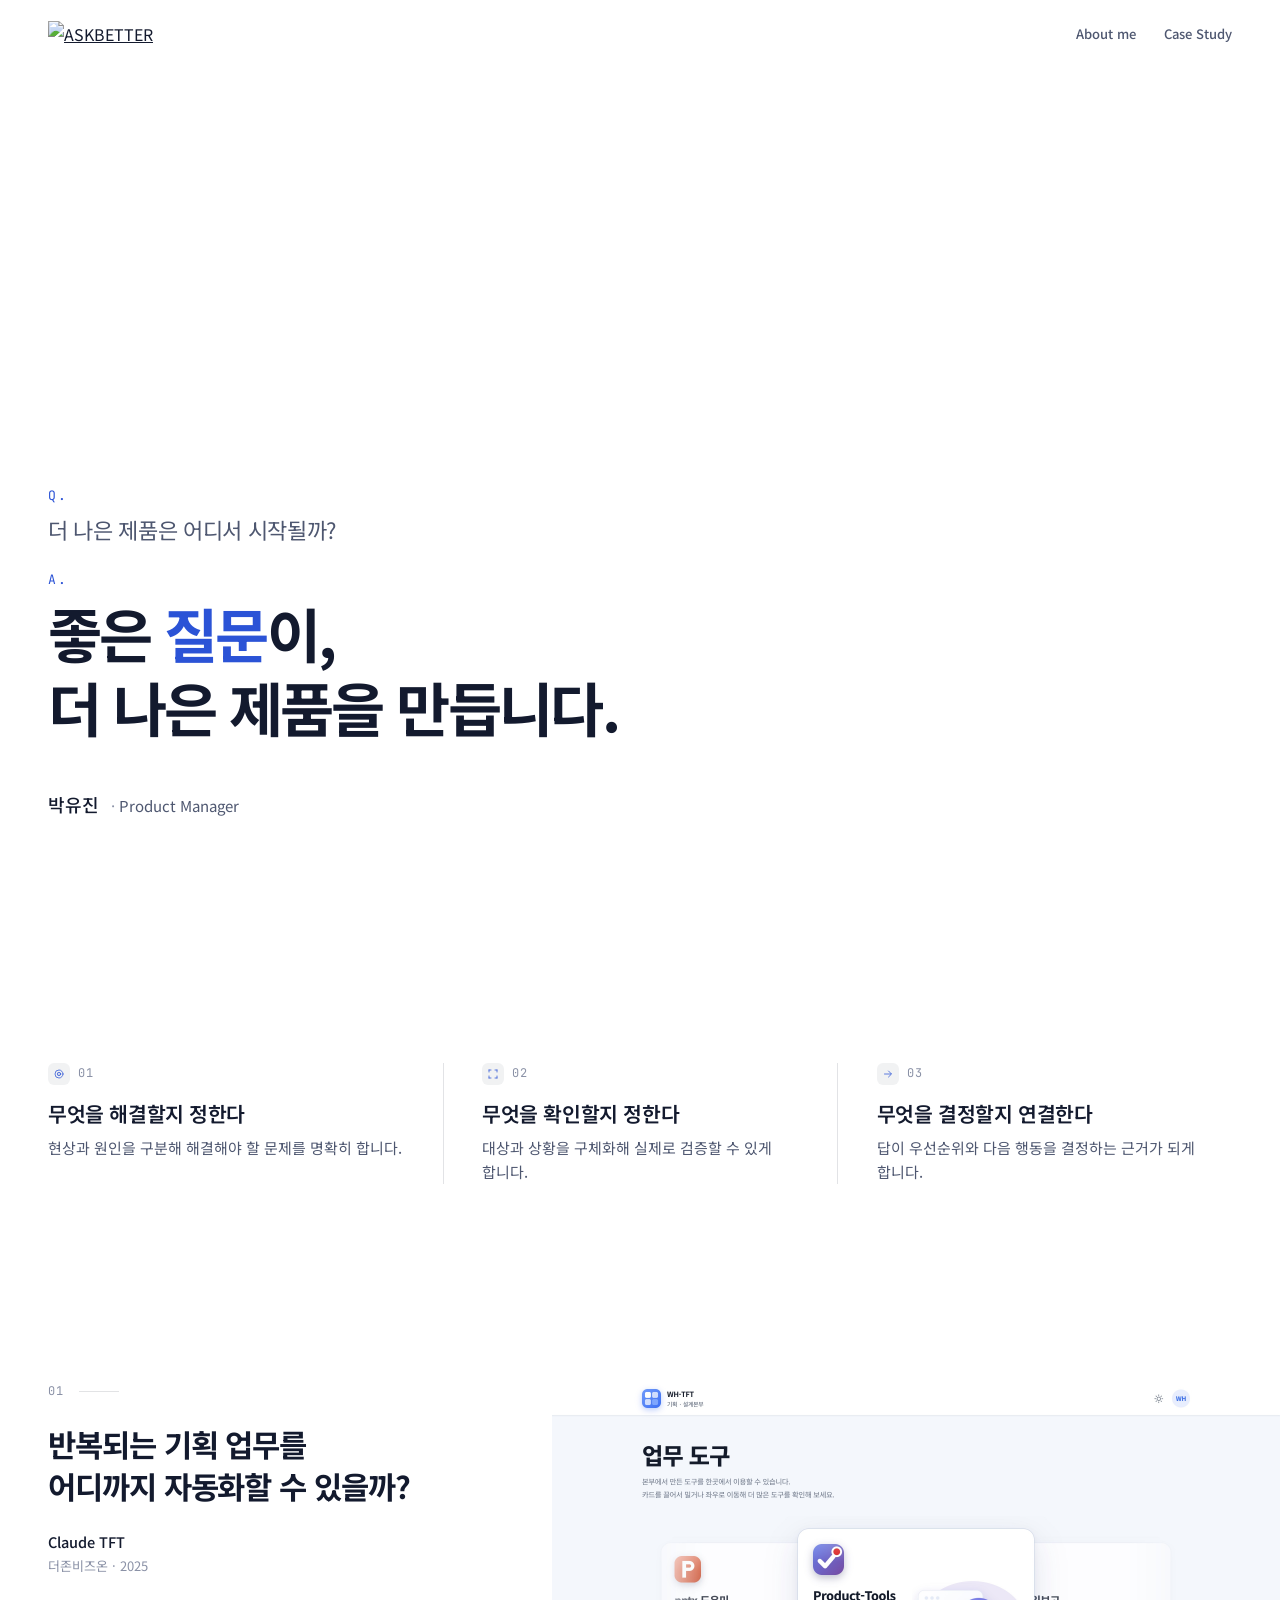
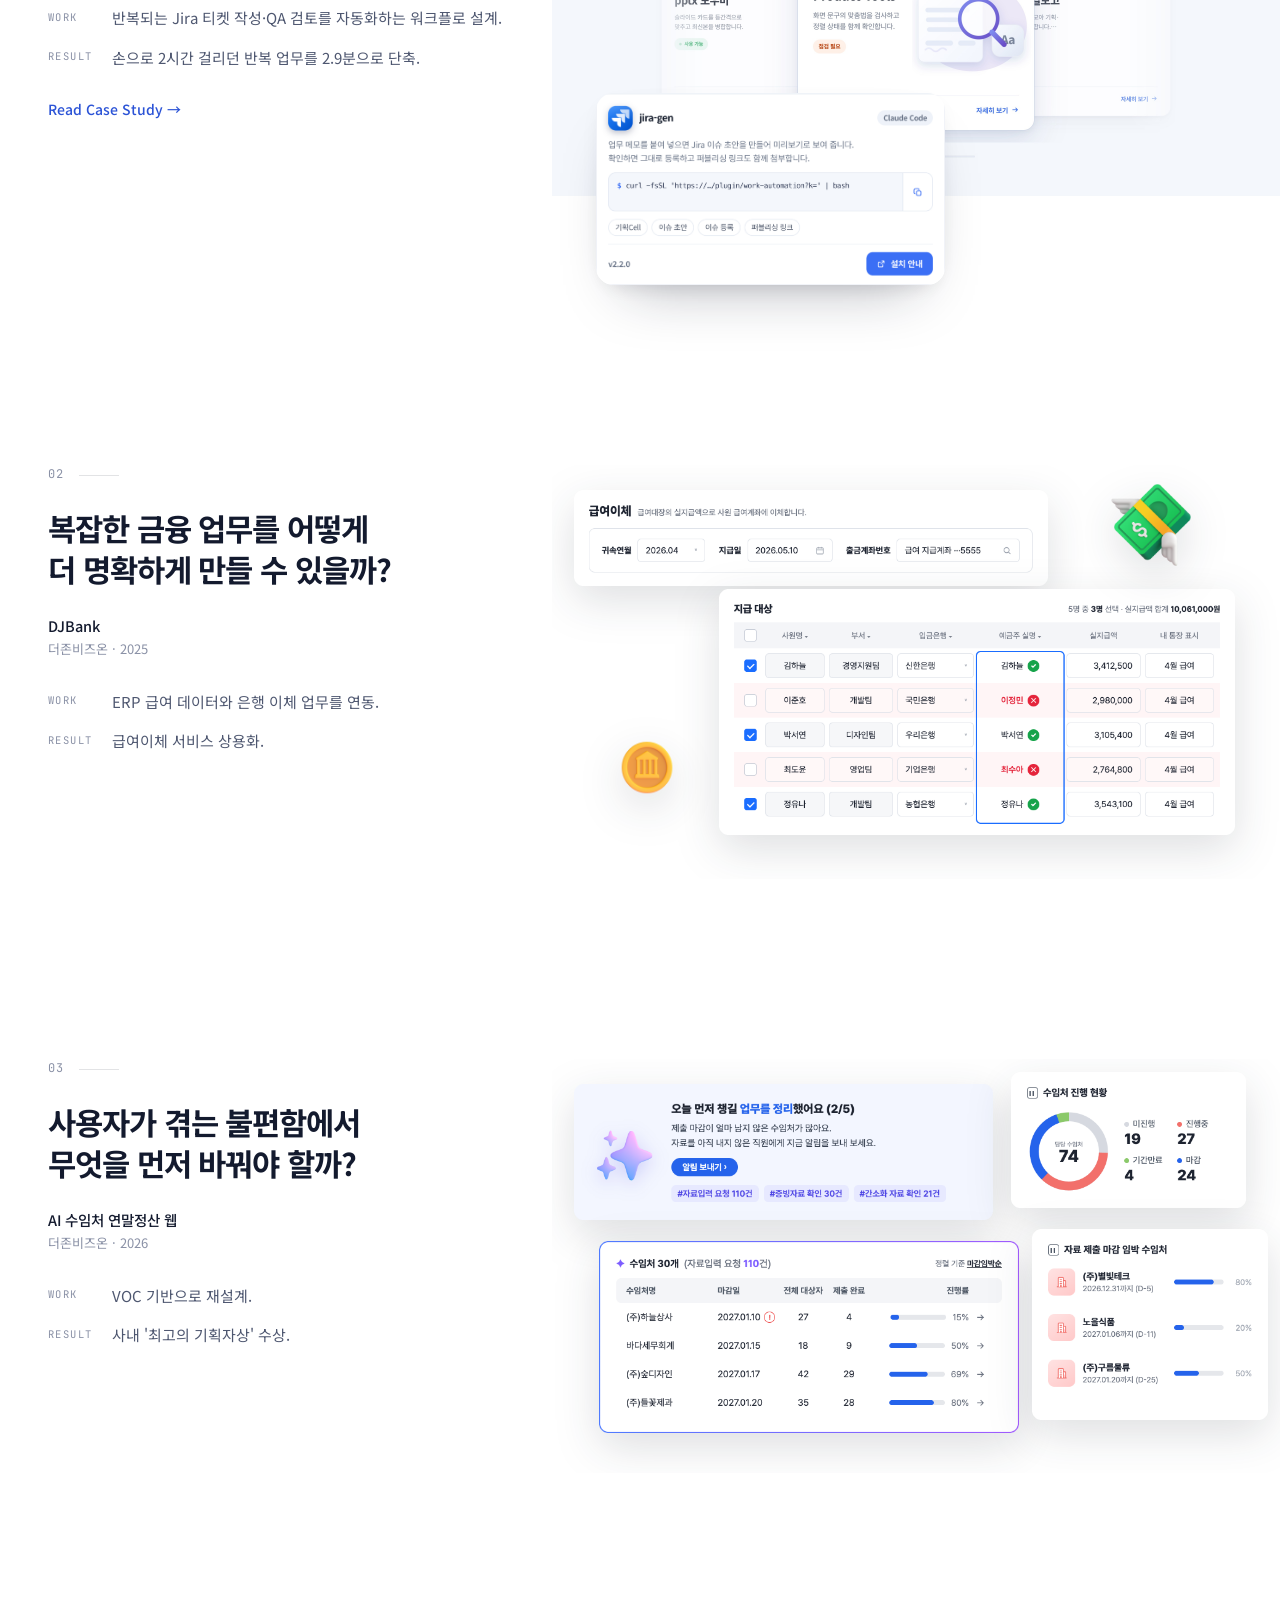
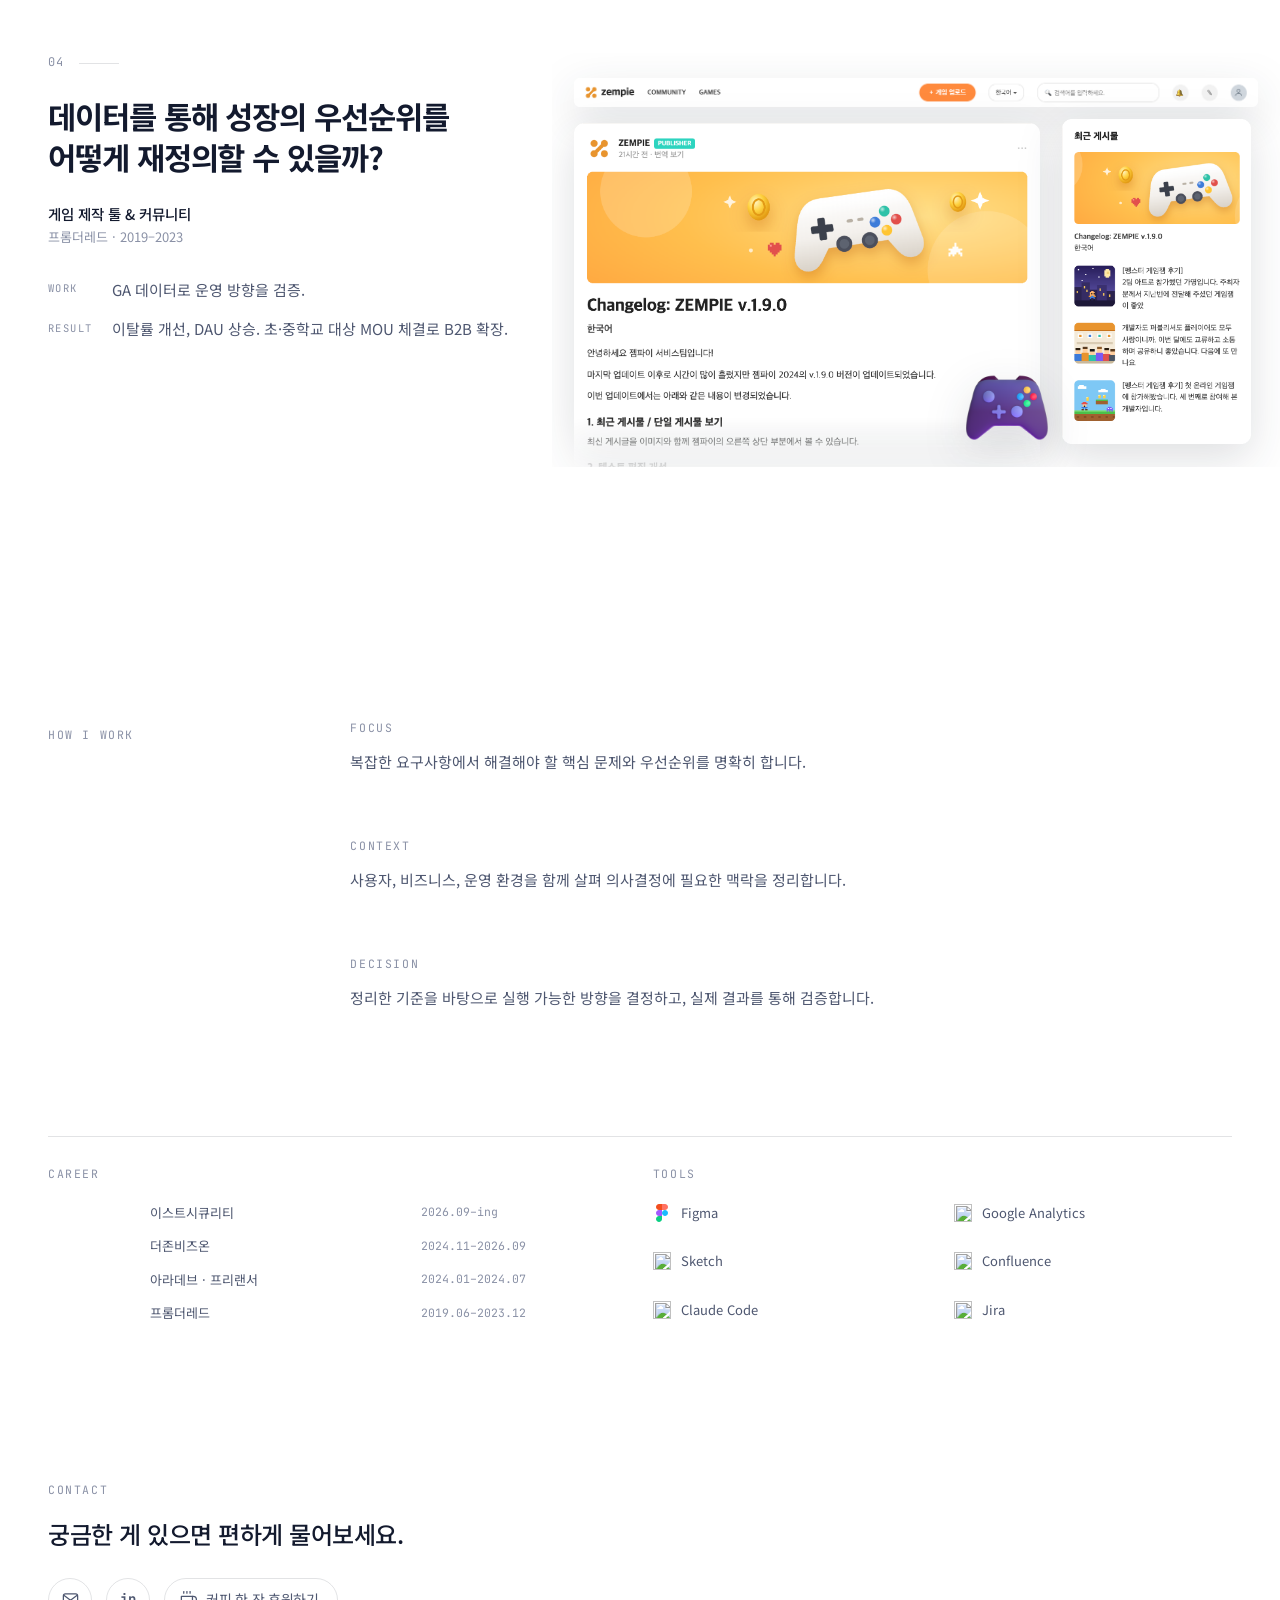
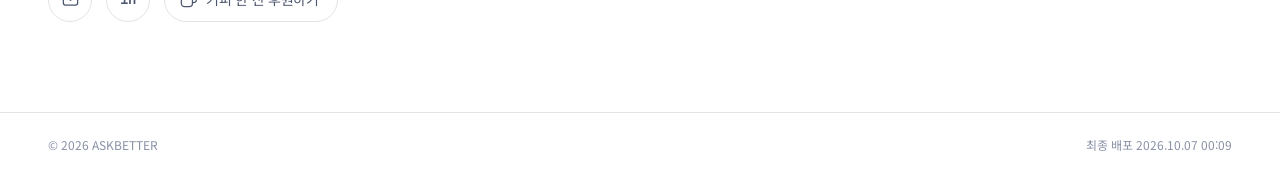
==== commit e13305db: "3장 검수 화면 캡션과 공유 후 문제 질문 문장을 다듬음 - 맞춤법 검사 결과·세무달력·설치 카드 캡션에서 검사 건수와 본문과 겹치는 설명을 빼고, 화면에 보이는 것만 남김 - '" ====
--- a/index.html
+++ b/index.html
@@ -151,6 +151,9 @@
     opacity:0; transform:translateY(28px); transition:opacity .8s ease, transform 1.2s var(--ease); }
   .stage.is-in .part{ opacity:1; transform:none; transition-delay:calc(.3s + var(--d)); }
   .ch:hover .stage .part{ transform:translateY(-6px); transition-delay:0s; }
+  /* 장식 오브젝트는 들어온 뒤에도 천천히 떠다닌다. 들어오는 효과(transform)와 겹치지 않게 translate·rotate 만 움직인다 */
+  .stage .part.float{ animation:float 4.8s ease-in-out infinite; animation-delay:var(--fd, 0s); }
+  @keyframes float{ 0%, 100%{ translate:0 0; rotate:0deg; } 50%{ translate:0 -12px; rotate:-4deg; } }
   /* jira-gen 설치 카드: 포털 화면 위에 팝업처럼 겹치고, 화면에 들어오면 한 박자 늦게 떠오른다 */
   .ch-1 .sub{ width:48%; margin-top:clamp(-120px, -8vw, -48px); margin-left:6%; position:relative; overflow:visible; background:none; aspect-ratio:auto;
     border-radius:18px; box-shadow:var(--shadow-pop); }
@@ -319,6 +322,9 @@
           <div class="stage unveil">
             <img class="part" src="assets/work/parts/payroll-filter.png" alt="급여이체 조회 조건, 귀속연월·지급일·출금계좌번호" style="--x:3%;--y:6%;--w:65.2%;--d:0.00s" loading="lazy">
             <img class="part" src="assets/work/parts/payroll-table.png" alt="급여대장과 연동된 지급 대상 표, 예금주 실명 열에서 일치는 초록·불일치는 빨강으로 표시" style="--x:23%;--y:30%;--w:70.85%;--d:0.15s" loading="lazy">
+            <!-- 장식 오브젝트: Microsoft Fluent Emoji 3D (MIT) 의 Money with wings·Coin -->
+            <img class="part float" src="assets/work/parts/payroll-money.png" alt="" style="--x:76%;--y:3%;--w:13%;--d:0.30s" loading="lazy">
+            <img class="part float" src="assets/work/parts/payroll-coin.png" alt="" style="--fd:-2.4s;--x:9%;--y:66%;--w:8%;--d:0.40s" loading="lazy">
           </div>
         </div>
       </div>
@@ -362,8 +368,10 @@
         <div class="media">
           <div class="stage unveil">
             <img class="part" src="assets/work/parts/zempie-nav.png" alt="zempie 상단 메뉴, COMMUNITY·GAMES·게임 업로드" style="--x:3%;--y:6%;--w:94%;--d:0.00s" loading="lazy">
-            <img class="part" src="assets/work/parts/zempie-post.png" alt="zempie 커뮤니티 공지 게시물" style="--x:3%;--y:19%;--w:54%;--d:0.15s" loading="lazy">
-            <img class="part" src="assets/work/parts/zempie-recent.png" alt="최근 게시물 카드, 게임잼 후기" style="--x:52%;--y:25%;--w:23%;--d:0.30s" loading="lazy">
+            <img class="part" src="assets/work/parts/zempie-post.png" alt="zempie 커뮤니티 공지 게시물" style="--x:3%;--y:17%;--w:64%;--d:0.15s" loading="lazy">
+            <img class="part" src="assets/work/parts/zempie-recent.png" alt="최근 게시물 카드, 게임잼 후기" style="--x:70%;--y:16%;--w:26%;--d:0.30s" loading="lazy">
+            <!-- 장식 오브젝트: Microsoft Fluent Emoji 3D (MIT) 의 Video game -->
+            <img class="part float" src="assets/work/parts/zempie-gamepad.png" alt="" style="--x:56%;--y:72%;--w:13%;--d:0.45s" loading="lazy">
           </div>
         </div>
       </div>
